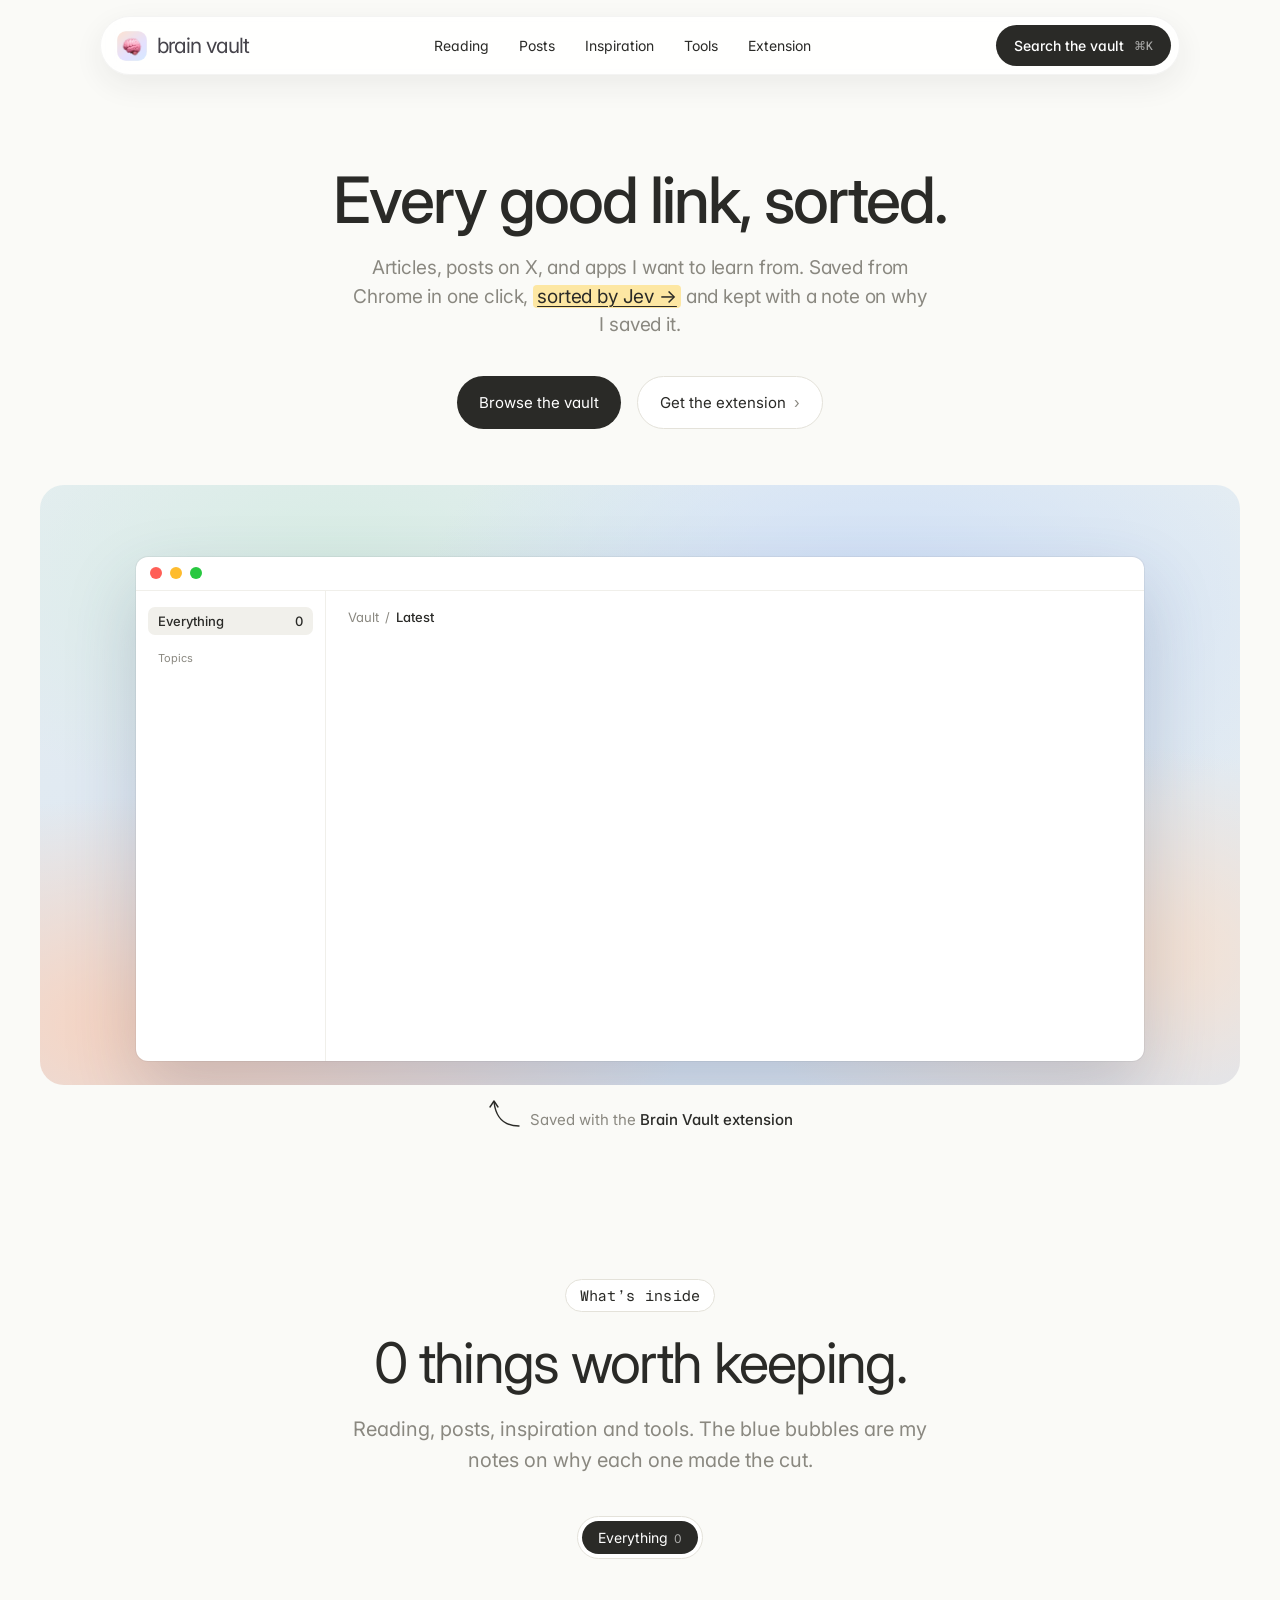
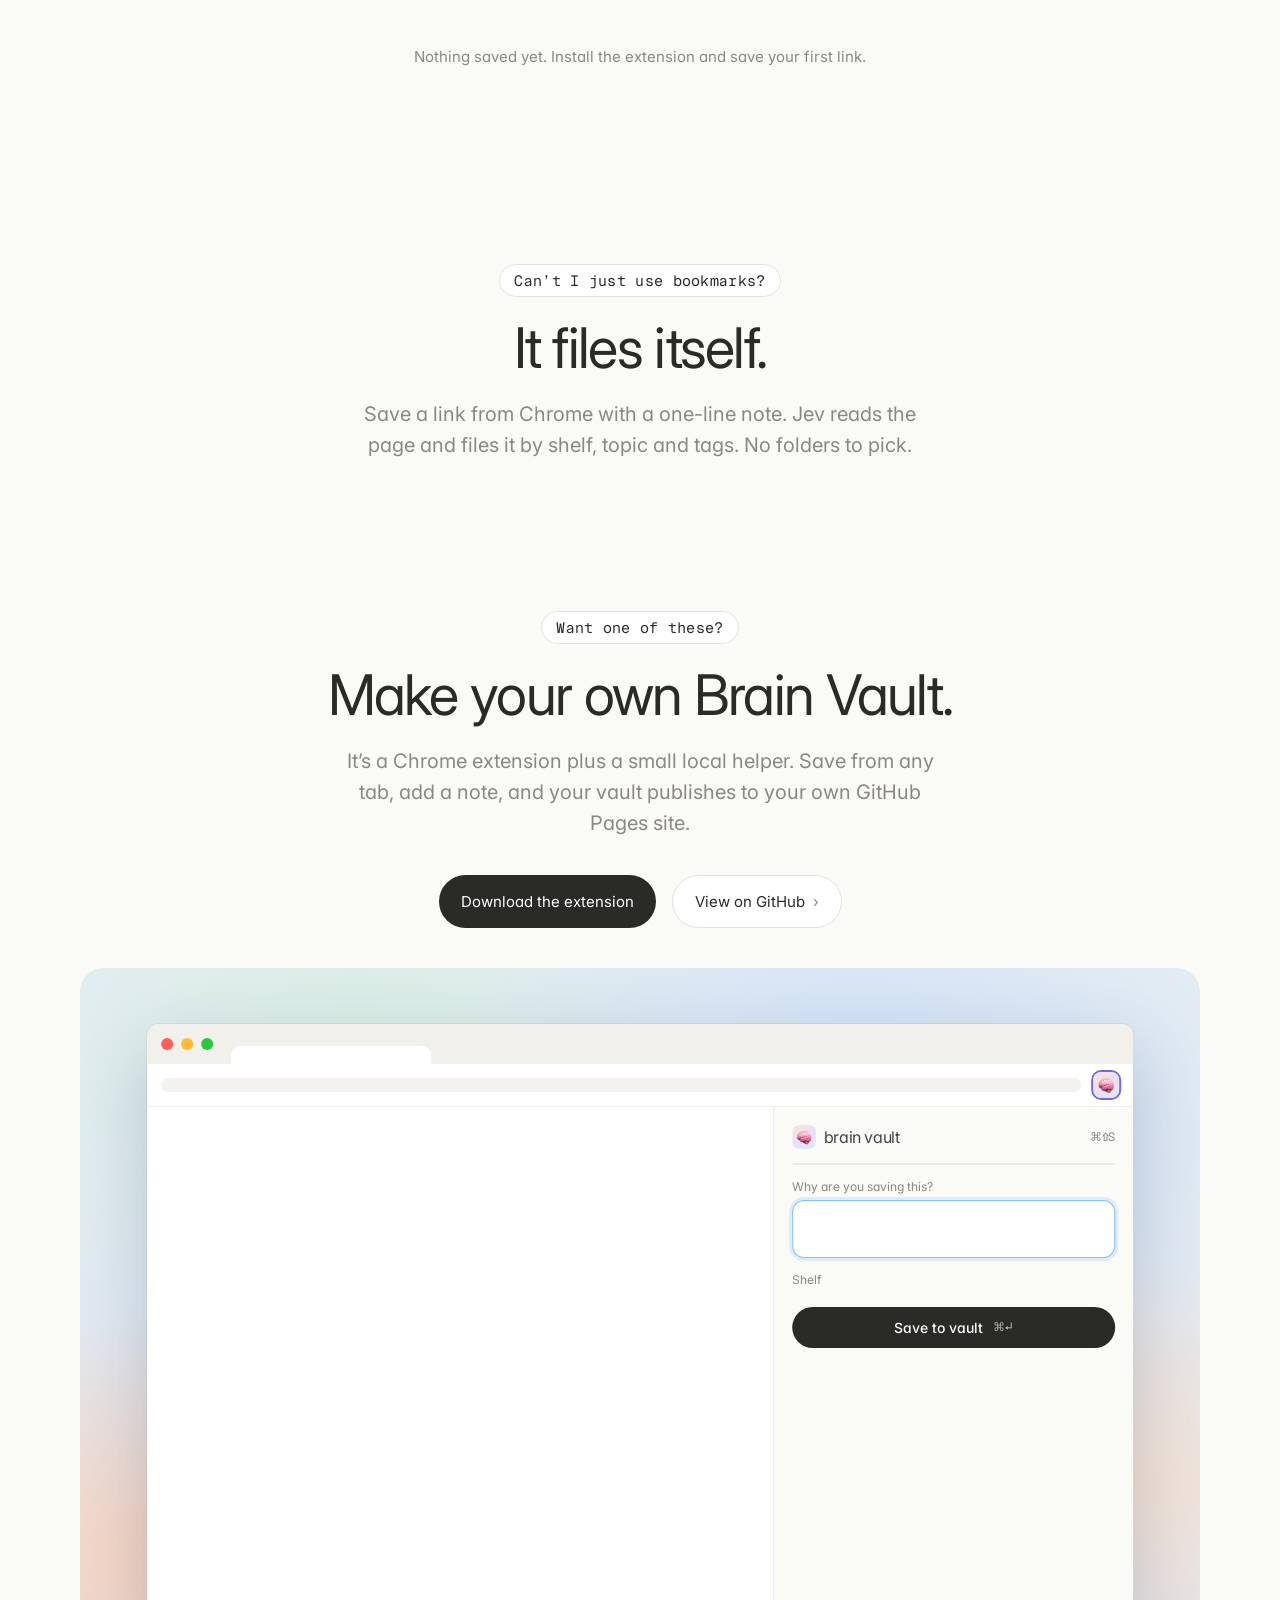
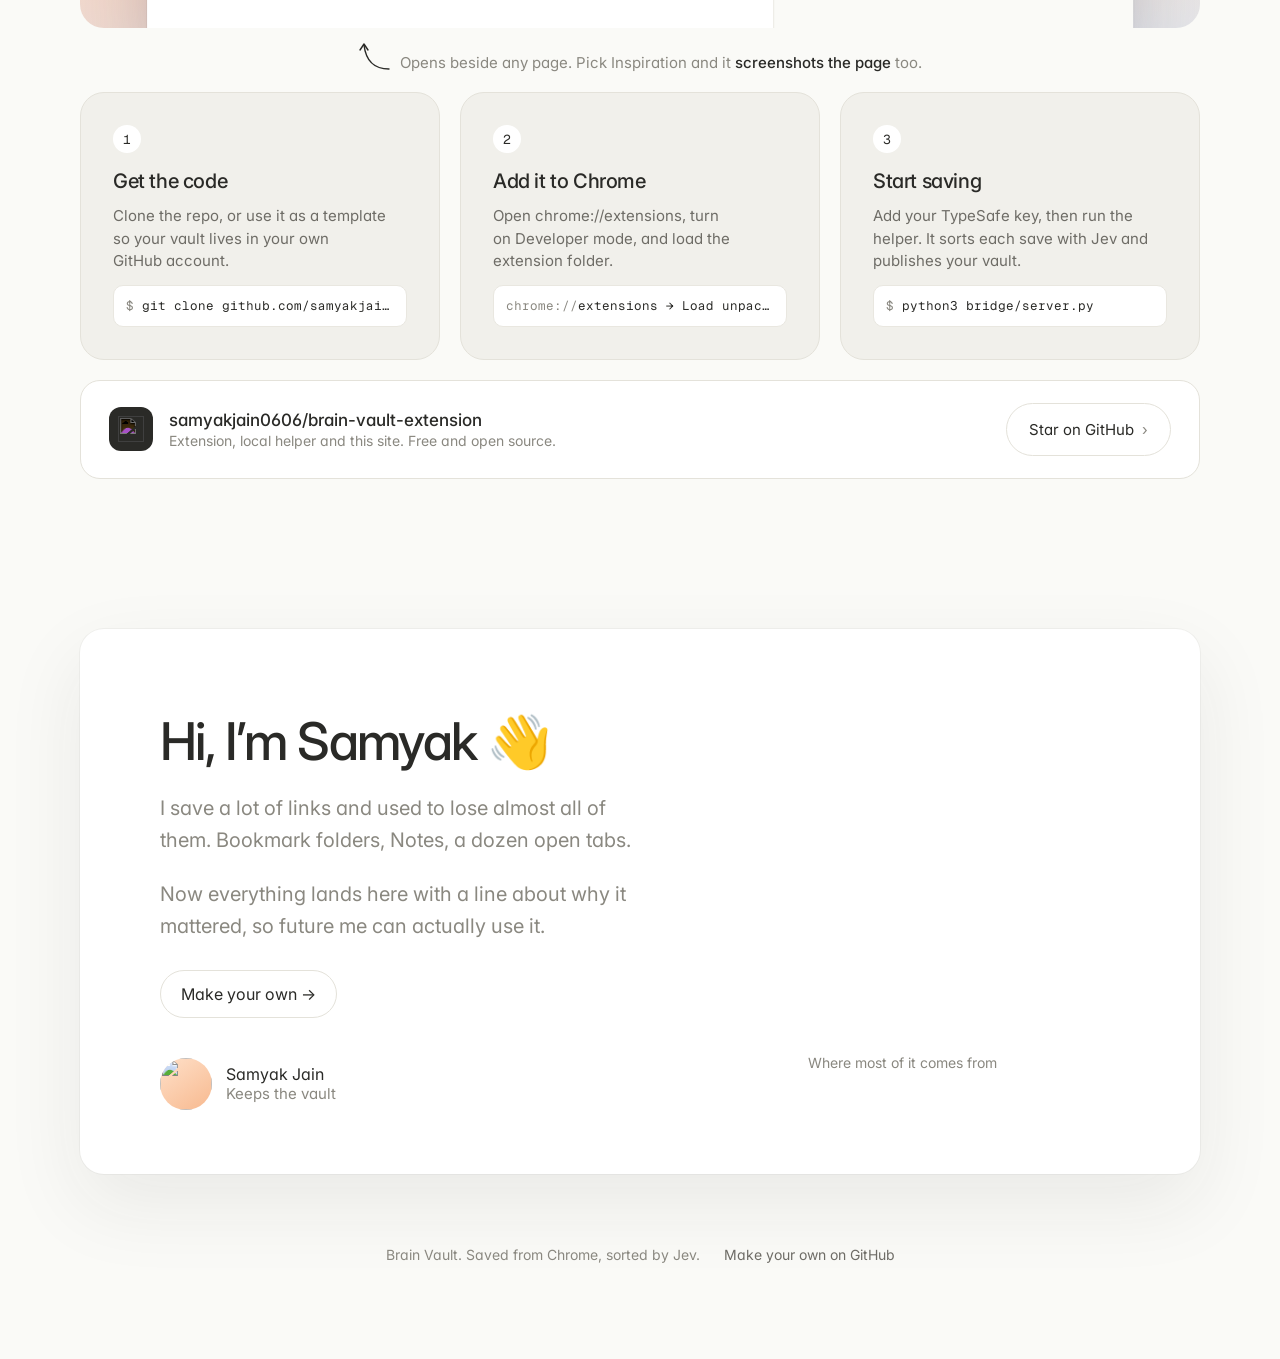
==== site/index.html @ 135755e6 "Brain Vault 2.0 Chrome extension, local helper and site for saving links with a note. Jev (TypeSafe " ====
<!DOCTYPE html>
<html lang="en">
<head>
<meta charset="UTF-8">
<meta name="viewport" content="width=device-width, initial-scale=1">
<title>Brain Vault</title>
<meta name="description" content="Every good link, sorted. Articles, posts and app inspiration, each with a note on why it was saved.">
<link rel="icon" href="favicon.png">
<link rel="preconnect" href="https://fonts.googleapis.com">
<link rel="preconnect" href="https://fonts.gstatic.com" crossorigin>
<link rel="stylesheet" href="https://fonts.googleapis.com/css2?family=Inter:opsz,wght@14..32,400..600&family=Geist+Mono:wght@400;500&display=swap">
<script>
  // Edit these to make the site yours.
  window.BRAIN_VAULT = {
    owner: "Samyak",
    fullName: "Samyak Jain",
    github: "samyakjain0606",
    extensionRepo: "samyakjain0606/brain-vault-extension",
    about: [
      "I save a lot of links and used to lose almost all of them. Bookmark folders, Notes, a dozen open tabs.",
      "Now everything lands here with a line about why it mattered, so future me can actually use it."
    ]
  };
</script>
<style>
  :root {
    --bg: #FAFAF7; --ink: #2A2A27; --muted: #8A8880; --soft: #6E6C66; --line: #E4E2DA;
    --line-soft: #ECEAE4; --panel: #F1F0EB; --card: #fff; --blue: #0A84FF; --violet: #7466E8; --hl: #FDE7A3;
    --sans: "Inter", -apple-system, BlinkMacSystemFont, "Segoe UI", sans-serif;
    --mono: "Geist Mono", ui-monospace, SFMono-Regular, Menlo, monospace;
    --sky: radial-gradient(60% 55% at 12% 90%, rgba(255,206,178,.85), transparent 70%),
           radial-gradient(45% 50% at 88% 78%, rgba(255,222,196,.8), transparent 70%),
           radial-gradient(55% 60% at 70% 20%, rgba(205,222,247,.95), transparent 70%),
           radial-gradient(50% 60% at 25% 15%, rgba(214,236,226,.95), transparent 70%),
           linear-gradient(180deg, #E6EEF2, #DCE6F2);
  }
  * { box-sizing: border-box; margin: 0; padding: 0; }
  [hidden] { display: none !important; }
  html { scroll-behavior: smooth; scroll-padding-top: 96px; }
  body { font-family: var(--sans); font-feature-settings: "cv11", "ss01"; background: var(--bg); color: var(--ink);
         -webkit-font-smoothing: antialiased; padding: 16px 20px 96px; overflow-x: hidden; }
  a { color: var(--ink); text-decoration: none; }
  a:hover { opacity: .8; }
  button { font: inherit; color: inherit; background: none; border: 0; cursor: pointer; }
  :focus-visible { outline: 2px solid var(--blue); outline-offset: 2px; border-radius: 6px; }
  img { max-width: 100%; }
  .mono { font-family: var(--mono); }

  /* Nav */
  .nav { position: sticky; top: 16px; z-index: 20; max-width: 1080px; margin: 0 auto; display: flex; align-items: center;
         justify-content: space-between; gap: 16px; padding: 8px 8px 8px 16px; background: rgba(255,255,255,.86);
         backdrop-filter: blur(14px); -webkit-backdrop-filter: blur(14px); border: 1px solid rgba(42,42,39,.05);
         border-radius: 999px; box-shadow: 0 10px 30px rgba(42,42,39,.07); }
  .logo { display: flex; align-items: center; gap: 10px; }
  .logo img { width: 30px; height: 30px; border-radius: 9px; }
  .wordmark { font-size: 21px; letter-spacing: -0.8px; color: #45434A; }
  .links { display: flex; gap: 30px; font-size: 14px; }
  .cta { background: var(--ink); color: #fff; border-radius: 999px; padding: 12px 18px; font-size: 14px; font-weight: 500;
         display: flex; align-items: center; gap: 10px; }
  .cta:hover { opacity: .92; }
  .k { font-family: var(--mono); font-size: 12px; opacity: .6; }

  /* Hero */
  .hero { text-align: center; padding-top: 92px; }
  h1 { font-size: 64px; font-weight: 500; letter-spacing: -2px; line-height: 1.02; max-width: 20ch; margin: 0 auto; text-wrap: balance; }
  .sub { font-size: 19px; line-height: 1.5; letter-spacing: -0.15px; color: var(--muted); max-width: 580px; margin: 22px auto 0; text-wrap: pretty; }
  .hl { background: var(--hl); color: var(--ink); border-radius: 4px; padding: 0 4px; text-decoration: underline;
        text-underline-offset: 3px; text-decoration-thickness: 1px; }
  .btns { display: flex; gap: 16px; justify-content: center; margin-top: 36px; flex-wrap: wrap; }
  .btn { border-radius: 999px; padding: 16px 22px; font-size: 15px; display: inline-flex; align-items: center; gap: 8px; }
  .btn.dark { background: var(--ink); color: #fff; }
  .btn.light { background: #fff; border: 1px solid var(--line); }
  .chev { color: var(--muted); }

  .sky { position: relative; max-width: 1200px; margin: 56px auto 0; border-radius: 24px; overflow: hidden; height: 600px; background: var(--sky); }
  .win { position: absolute; left: 50%; transform: translateX(-50%); top: 72px; width: 84%; background: #fff; border-radius: 12px;
         box-shadow: 0 30px 70px rgba(52,70,110,.22), 0 0 0 1px rgba(42,42,39,.06); overflow: hidden; }
  .bar { height: 34px; display: flex; align-items: center; gap: 8px; padding: 0 14px; border-bottom: 1px solid #F0EFEA; }
  .tl { width: 12px; height: 12px; border-radius: 50%; flex: none; }
  .tl.r { background: #FF5F57; } .tl.y { background: #FEBC2E; } .tl.g { background: #28C840; }
  .app { display: grid; grid-template-columns: 190px minmax(0,1fr); min-height: 470px; }
  .aside { border-right: 1px solid #F0EFEA; padding: 16px 12px; display: flex; flex-direction: column; gap: 2px; font-size: 13px; }
  .ai { display: flex; justify-content: space-between; padding: 6px 10px; border-radius: 7px; color: var(--soft); }
  .ai.on { background: var(--panel); color: var(--ink); font-weight: 500; }
  .ah { font-size: 11px; color: var(--muted); padding: 14px 10px 4px; }
  .amain { padding: 18px 22px; }
  .acrumb { font-size: 13px; color: var(--muted); margin-bottom: 14px; display: flex; gap: 6px; }
  .acrumb b { color: var(--ink); font-weight: 500; }
  .agrid { display: grid; grid-template-columns: repeat(3, minmax(0,1fr)); gap: 14px; }
  .acard { position: relative; display: flex; flex-direction: column; gap: 6px; min-width: 0; }
  .aname { font-size: 12px; font-weight: 500; white-space: nowrap; overflow: hidden; text-overflow: ellipsis; }
  .asrc { font-size: 11px; color: var(--muted); }
  .chip { position: absolute; top: 10px; left: 10px; background: var(--violet); color: #fff; font-size: 11px; font-weight: 500;
          padding: 3px 8px; border-radius: 6px; box-shadow: 0 4px 12px rgba(116,102,232,.35); z-index: 1; }
  .made { display: flex; align-items: flex-end; justify-content: center; gap: 8px; margin-top: 14px; color: var(--muted); font-size: 15px; }
  .made b { color: var(--ink); font-weight: 500; }

  /* Media frames (images with graceful fallback) */
  .frame { aspect-ratio: 1.6 / 1; border-radius: 8px; overflow: hidden; background: var(--panel); border: 1px solid #EEEDE8; position: relative; }
  .frame img { width: 100%; height: 100%; object-fit: cover; object-position: top center; display: block; }
  .frame .ph { position: absolute; inset: 0; display: flex; align-items: center; justify-content: center; gap: 8px; font-size: 13px;
               color: var(--soft); background: linear-gradient(135deg, #EEF0FF, #FFF0E6); }
  .frame .ph img { width: 20px; height: 20px; border-radius: 5px; }

  /* Sections */
  .sec { max-width: 1120px; margin: 0 auto; padding-top: 150px; text-align: center; }
  .pill { display: inline-flex; align-items: center; gap: 8px; background: #fff; border: 1px solid var(--line); border-radius: 999px;
          padding: 6px 14px; font-size: 15px; letter-spacing: .3px; font-family: var(--mono); }
  h2 { font-size: 56px; font-weight: 400; letter-spacing: -1.7px; line-height: 1.04; margin-top: 22px; text-wrap: balance; }
  .lede { font-size: 20px; line-height: 1.55; color: var(--muted); max-width: 600px; margin: 22px auto 0; text-wrap: pretty; }

  .seg { display: inline-flex; gap: 4px; background: #fff; border: 1px solid var(--line); border-radius: 999px; padding: 4px;
         margin-top: 40px; flex-wrap: wrap; justify-content: center; }
  .sg { padding: 8px 16px; border-radius: 999px; font-size: 14px; display: flex; gap: 6px; align-items: baseline; color: var(--soft); }
  .sg:hover { color: var(--ink); }
  .sg.on { background: var(--ink); color: #fff; }
  .sgc { font-size: 12px; opacity: .6; }

  .stack { display: flex; flex-direction: column; gap: 20px; margin-top: 40px; text-align: left; }
  .two { display: grid; grid-template-columns: minmax(0,1fr) minmax(0,1fr); gap: 20px; }
  .two.solo { grid-template-columns: minmax(0,1fr); }
  .panel { background: var(--panel); border: 1px solid var(--line); border-radius: 24px; padding: 32px; display: flex; flex-direction: column; min-width: 0; }
  .ph-row { display: flex; align-items: center; justify-content: space-between; gap: 12px; margin-bottom: 16px; }
  .ptag { display: inline-flex; background: #fff; border-radius: 999px; padding: 6px 16px; font-size: 15px; letter-spacing: .3px; font-family: var(--mono); }
  .pmore { font-size: 14px; color: var(--soft); }
  .pdesc { font-size: 16px; color: var(--soft); line-height: 1.45; margin-bottom: 20px; max-width: 60ch; }

  .list { background: #fff; border-radius: 16px; border: 1px solid #EEEDE8; }
  .row { display: grid; grid-template-columns: 22px minmax(0,1fr) minmax(0,280px); gap: 16px; align-items: start; padding: 18px 22px; }
  .row + .row { border-top: 1px solid #F0EFEA; }
  .fav { width: 22px; height: 22px; border-radius: 6px; background: var(--panel); margin-top: 1px; flex: none; }
  .rt { font-size: 17px; font-weight: 500; letter-spacing: -0.2px; line-height: 1.3; }
  .rs { font-size: 13px; color: var(--muted); margin-top: 2px; display: flex; flex-wrap: wrap; gap: 4px 10px; }
  .rd { font-size: 15px; color: var(--soft); line-height: 1.45; margin-top: 6px; text-wrap: pretty; }
  .tags { display: flex; flex-wrap: wrap; gap: 6px; margin-top: 10px; }
  .tag { font-size: 12px; background: var(--panel); border-radius: 999px; padding: 2px 9px; color: var(--soft); }
  .rnote { display: flex; justify-content: flex-end; }
  .bubble { background: var(--blue); color: #fff; font-size: 15px; line-height: 1.35; padding: 8px 14px;
            border-radius: 18px 18px 4px 18px; max-width: 280px; text-wrap: pretty; }
  .bubble.sm { font-size: 13px; padding: 5px 11px; border-radius: 14px 14px 4px 14px; }

  .collage { position: relative; border-radius: 16px; overflow: hidden; min-height: 320px; flex: 1; background: var(--sky); }
  .tw { position: absolute; background: #fff; border-radius: 14px; box-shadow: 0 18px 40px rgba(52,70,110,.18), 0 0 0 1px rgba(42,42,39,.05);
        padding: 16px; width: 270px; display: block; }
  .tw.p0 { left: 50%; top: 40px; transform: translateX(-50%) rotate(-1deg); z-index: 2; }
  .tw.p1 { left: 3%; top: 64px; transform: rotate(-6deg); width: 210px; }
  .tw.p2 { right: 3%; top: 74px; transform: rotate(5deg); width: 210px; }
  .twh { display: flex; align-items: center; gap: 8px; margin-bottom: 10px; }
  .av { width: 30px; height: 30px; border-radius: 50%; background: linear-gradient(145deg,#FFD9C2,#F4B8A0); font-size: 11px;
        font-weight: 600; display: flex; align-items: center; justify-content: center; color: #7A3E28; flex: none; }
  .twn { font-size: 13px; font-weight: 600; line-height: 1.2; }
  .twu { font-size: 12px; color: var(--muted); }
  .twx { margin-left: auto; font-weight: 600; }
  .twt { font-size: 14px; line-height: 1.42; text-wrap: pretty; display: -webkit-box; -webkit-line-clamp: 7; -webkit-box-orient: vertical; overflow: hidden; }
  .twd { font-size: 11px; color: var(--muted); margin-top: 10px; }

  .igrid { display: grid; grid-template-columns: repeat(2, minmax(0,1fr)); gap: 14px; }
  .igrid.wide { grid-template-columns: repeat(3, minmax(0,1fr)); }
  .icard { display: flex; flex-direction: column; gap: 8px; min-width: 0; }
  .icard .frame { border-radius: 12px; border-color: #E9E7E0; background: #fff; }
  .iname { font-size: 14px; font-weight: 500; white-space: nowrap; overflow: hidden; text-overflow: ellipsis; }
  .icard .bubble { align-self: flex-start; }

  .icons { display: grid; grid-template-columns: repeat(6, minmax(0,1fr)); gap: 28px 16px; padding: 12px 8px 4px; }
  .ic { display: flex; flex-direction: column; align-items: center; gap: 10px; text-align: center; min-width: 0; }
  .icb { width: 64px; height: 64px; border-radius: 16px; background: #fff; box-shadow: 0 8px 20px rgba(42,42,39,.08), 0 0 0 1px rgba(42,42,39,.05);
         display: flex; align-items: center; justify-content: center; }
  .icb img { width: 34px; height: 34px; border-radius: 6px; }
  .icn { font-size: 13px; color: var(--soft); line-height: 1.25; max-width: 100%; overflow: hidden; text-overflow: ellipsis; white-space: nowrap; }

  .toolbar { display: flex; gap: 12px; align-items: center; justify-content: space-between; flex-wrap: wrap; margin-bottom: 20px; }
  .topics { display: flex; gap: 6px; flex-wrap: wrap; }
  .tp { font-size: 13px; padding: 6px 12px; border-radius: 999px; border: 1px solid var(--line-soft); background: #fff; color: var(--soft); }
  .tp.on { background: var(--ink); border-color: var(--ink); color: #fff; }
  .filter { font: inherit; font-size: 14px; padding: 9px 14px; border-radius: 999px; border: 1px solid var(--line); background: #fff; min-width: 220px; outline: none; }
  .filter:focus { border-color: rgba(10,132,255,.5); box-shadow: 0 0 0 3px rgba(10,132,255,.14); }
  .masonry { columns: 3 280px; column-gap: 16px; }
  .masonry .tw { position: static; transform: none; width: auto; margin-bottom: 16px; break-inside: avoid; }
  .empty { padding: 48px 16px; text-align: center; color: var(--muted); font-size: 15px; }

  /* Filing tree */
  .tree { padding: 40px 32px 28px; text-align: center; align-items: center; margin-top: 40px; }
  .ask { display: inline-flex; align-items: center; gap: 14px; background: #fff; border: 1px solid #E9E7E0; border-radius: 16px;
         padding: 14px 20px; text-align: left; box-shadow: 0 6px 18px rgba(42,42,39,.05); max-width: 640px; }
  .ask img { width: 34px; height: 34px; border-radius: 9px; flex: none; }
  .askl { font-size: 12px; color: var(--muted); letter-spacing: .3px; font-family: var(--mono); }
  .askt { font-size: 17px; line-height: 1.35; margin-top: 2px; }
  .branches { position: relative; width: 100%; max-width: 960px; height: 36px; }
  .branches span { position: absolute; background: #D6D3C9; }
  .branches .stem { left: 50%; top: 0; width: 1px; height: 14px; }
  .branches .across { left: 12.5%; right: 12.5%; top: 14px; height: 22px; background: none; border: 1px solid #D6D3C9; border-bottom: 0; border-radius: 12px 12px 0 0; }
  .branches .mid { top: 14px; width: 1px; height: 22px; }
  .results { display: grid; grid-template-columns: repeat(4, minmax(0,1fr)); gap: 14px; width: 100%; max-width: 960px; }
  .res { display: flex; flex-direction: column; gap: 10px; align-items: center; }
  .resc { width: 100%; background: #fff; border: 1px solid #E9E7E0; border-radius: 12px; padding: 22px 14px; font-size: 18px; font-weight: 500;
          letter-spacing: -0.3px; min-height: 92px; display: flex; align-items: center; justify-content: center; gap: 8px; flex-wrap: wrap; }
  .resl { font-size: 13px; color: var(--muted); letter-spacing: .3px; font-family: var(--mono); }
  .caption { font-size: 15px; color: var(--muted); margin-top: 28px; }

  /* Extension */
  .sky.ext { height: 660px; margin-top: 40px; }
  .browser { position: absolute; left: 50%; transform: translateX(-50%); top: 56px; width: 88%; background: #fff; border-radius: 12px;
             box-shadow: 0 30px 70px rgba(52,70,110,.24), 0 0 0 1px rgba(42,42,39,.06); overflow: hidden; text-align: left; }
  .btabs { height: 40px; background: #F1F0EB; display: flex; align-items: center; gap: 8px; padding: 0 14px; }
  .btab { align-self: flex-end; background: #fff; border-radius: 9px 9px 0 0; padding: 9px 14px; font-size: 12px; display: flex; gap: 8px;
          align-items: center; width: 200px; margin-left: 10px; white-space: nowrap; overflow: hidden; }
  .btab img { width: 14px; height: 14px; border-radius: 3px; }
  .baddr { display: flex; align-items: center; gap: 12px; padding: 8px 14px; border-bottom: 1px solid #F0EFEA; }
  .burl { flex: 1; background: #F3F2EE; border-radius: 999px; padding: 7px 14px; font-size: 12px; color: var(--soft); }
  .bext { width: 26px; height: 26px; border-radius: 8px; box-shadow: 0 0 0 2px var(--violet); }
  .bbody { display: grid; grid-template-columns: minmax(0,1fr) 360px; height: 540px; }
  .bpage { overflow: hidden; background: #fff; }
  .bpage img { width: 100%; display: block; }
  .sp { border-left: 1px solid #ECEAE4; background: #FAFAF7; padding: 18px; display: flex; flex-direction: column; gap: 14px; }
  .sph { display: flex; align-items: center; justify-content: space-between; font-size: 16px; letter-spacing: -0.4px; color: #45434A; }
  .sph span:first-child { display: flex; align-items: center; gap: 8px; }
  .sph img { width: 24px; height: 24px; border-radius: 7px; }
  .spcard { background: #fff; border: 1px solid #ECEAE4; border-radius: 12px; overflow: hidden; }
  .spcard .frame { border: 0; border-radius: 0; aspect-ratio: 1.91/1; border-bottom: 1px solid #ECEAE4; }
  .sprow { display: flex; gap: 10px; align-items: center; padding: 10px 12px; font-size: 13px; font-weight: 500; }
  .sprow small { display: block; font-weight: 400; font-size: 12px; color: var(--muted); }
  .splabel { font-size: 12px; color: var(--muted); margin-bottom: 6px; }
  .spnote { background: #fff; border: 1px solid rgba(10,132,255,.5); border-radius: 12px; padding: 10px 12px; font-size: 14px; line-height: 1.4;
            min-height: 58px; box-shadow: 0 0 0 3px rgba(10,132,255,.12); }
  .spchips { display: flex; gap: 6px; flex-wrap: wrap; }
  .spc { font-size: 12px; padding: 4px 10px; border-radius: 999px; background: #fff; border: 1px solid #ECEAE4; color: var(--soft); }
  .spc.on { background: var(--ink); border-color: var(--ink); color: #fff; }
  .spsave { background: var(--ink); color: #fff; border-radius: 999px; padding: 12px; font-size: 14px; font-weight: 500; display: flex; justify-content: center; gap: 10px; }
  .steps { display: grid; grid-template-columns: repeat(3, minmax(0,1fr)); gap: 20px; margin-top: 20px; text-align: left; }
  .step { gap: 12px; }
  .sn { width: 28px; height: 28px; border-radius: 50%; background: #fff; display: flex; align-items: center; justify-content: center; font-size: 13px; font-family: var(--mono); }
  .st { font-size: 20px; font-weight: 500; letter-spacing: -0.4px; margin-top: 4px; }
  .sd { font-size: 15px; color: var(--soft); line-height: 1.5; text-wrap: pretty; }
  .code { background: #fff; border: 1px solid #E9E7E0; border-radius: 10px; padding: 10px 12px; font-size: 12.5px; line-height: 1.6;
          overflow: hidden; white-space: nowrap; text-overflow: ellipsis; font-family: var(--mono); }
  .code .dim { color: var(--muted); }
  .repo { display: flex; align-items: center; justify-content: space-between; gap: 24px; flex-wrap: wrap; margin-top: 20px; background: #fff;
          border: 1px solid var(--line); border-radius: 20px; padding: 22px 28px; text-align: left; }
  .repol { display: flex; align-items: center; gap: 16px; }
  .gh { width: 44px; height: 44px; border-radius: 12px; background: var(--ink); display: flex; align-items: center; justify-content: center; }
  .gh img { width: 26px; height: 26px; filter: invert(1); }
  .repon { font-size: 17px; font-weight: 500; }
  .repod { font-size: 14px; color: var(--muted); margin-top: 2px; }

  /* About */
  .note { max-width: 1120px; margin: 150px auto 0; background: #fff; border-radius: 24px; box-shadow: 0 30px 80px rgba(42,42,39,.08), 0 0 0 1px rgba(42,42,39,.04);
          padding: 64px 80px; display: grid; grid-template-columns: minmax(0,1.1fr) minmax(0,1fr); gap: 48px; align-items: center; }
  .nh { font-size: 52px; font-weight: 500; letter-spacing: -1.6px; line-height: 1.05; }
  .np { font-size: 20px; line-height: 1.6; color: var(--muted); margin-top: 22px; text-wrap: pretty; }
  .nbtn { display: inline-flex; margin-top: 28px; border: 1px solid var(--line); border-radius: 999px; padding: 13px 20px; font-size: 16px; }
  .who { display: flex; align-items: center; gap: 14px; margin-top: 40px; }
  .wav { width: 52px; height: 52px; border-radius: 50%; background: linear-gradient(145deg,#FFE0C9,#F7B98F); overflow: hidden; }
  .wav img { width: 100%; height: 100%; }
  .wr { font-size: 15px; color: var(--muted); }
  .tiles { position: relative; height: 340px; }
  .ct { position: absolute; width: 132px; height: 132px; border-radius: 30px; background: #fff; box-shadow: 0 18px 40px rgba(42,42,39,.14), 0 0 0 1px rgba(42,42,39,.05);
        display: flex; align-items: center; justify-content: center; }
  .ct img { width: 64px; height: 64px; border-radius: 12px; }
  .ct:nth-child(1) { left: 6%; top: 30px; transform: rotate(-8deg); }
  .ct:nth-child(2) { left: 44%; top: 0; transform: rotate(6deg); }
  .ct:nth-child(3) { left: 22%; top: 170px; transform: rotate(4deg); z-index: 2; }
  .ct:nth-child(4) { left: 58%; top: 150px; transform: rotate(-5deg); }
  .tcap { position: absolute; bottom: 0; left: 0; right: 0; text-align: center; font-size: 14px; color: var(--muted); }
  .foot { text-align: center; color: var(--muted); font-size: 14px; margin-top: 72px; display: flex; justify-content: center; gap: 24px; flex-wrap: wrap; }
  .foot a { color: var(--soft); }

  /* Search */
  .search { position: fixed; inset: 0; z-index: 50; background: rgba(42,42,39,.28); backdrop-filter: blur(3px); display: flex;
            align-items: flex-start; justify-content: center; padding: 12vh 16px 16px; }
  .sbox { width: 100%; max-width: 620px; background: #fff; border-radius: 18px; box-shadow: 0 30px 80px rgba(0,0,0,.25); overflow: hidden; }
  .sin { width: 100%; border: 0; outline: none; font: inherit; font-size: 19px; padding: 20px 22px; border-bottom: 1px solid var(--line-soft); }
  .sres { max-height: 56vh; overflow-y: auto; padding: 8px; }
  .sr { display: grid; grid-template-columns: 20px minmax(0,1fr) auto; gap: 12px; align-items: center; padding: 10px 12px; border-radius: 10px; }
  .sr.on { background: var(--panel); }
  .sr .fav { width: 20px; height: 20px; }
  .srt { font-size: 15px; white-space: nowrap; overflow: hidden; text-overflow: ellipsis; }
  .srn { font-size: 13px; color: var(--blue); white-space: nowrap; overflow: hidden; text-overflow: ellipsis; }
  .srs { font-size: 12px; color: var(--muted); }
  .shint { display: flex; justify-content: space-between; padding: 10px 18px; border-top: 1px solid var(--line-soft); font-size: 12px; color: var(--muted); }

  @media (max-width: 900px) {
    .links { display: none; }
    h1 { font-size: 46px; letter-spacing: -1.4px; }
    h2 { font-size: 40px; letter-spacing: -1.1px; }
    .two, .note, .steps { grid-template-columns: minmax(0,1fr); }
    .note { padding: 40px 28px; }
    .panel { padding: 22px; }
    .icons { grid-template-columns: repeat(3, minmax(0,1fr)); }
    .igrid.wide { grid-template-columns: repeat(2, minmax(0,1fr)); }
    .results { grid-template-columns: repeat(2, minmax(0,1fr)); }
    .branches { display: none; }
    .row { grid-template-columns: 22px minmax(0,1fr); padding: 16px; }
    .rnote { grid-column: 2; justify-content: flex-start; }
    .app { grid-template-columns: minmax(0,1fr); }
    .aside { display: none; }
    .agrid { grid-template-columns: repeat(2, minmax(0,1fr)); }
    .win, .browser { width: 92%; }
    .sky { height: 520px; }
    .sky.ext { height: 640px; }
    .bbody { grid-template-columns: minmax(0,1fr); }
    .bpage { display: none; }
    .sp { border-left: 0; }
    .btab { width: auto; }
    .tiles { height: 300px; }
    .filter { min-width: 0; width: 100%; }
  }
  @media (prefers-reduced-motion: reduce) { html { scroll-behavior: auto; } }
</style>
</head>
<body>
  <nav class="nav">
    <a class="logo" href="#"><img src="favicon.png" alt=""><span class="wordmark">brain vault</span></a>
    <div class="links">
      <a href="#library" data-shelf-link="reading">Reading</a>
      <a href="#library" data-shelf-link="post">Posts</a>
      <a href="#library" data-shelf-link="inspiration">Inspiration</a>
      <a href="#library" data-shelf-link="tool">Tools</a>
      <a href="#extension">Extension</a>
    </div>
    <button class="cta" id="open-search">Search the vault<span class="k">⌘K</span></button>
  </nav>

  <header class="hero">
    <h1>Every good link, sorted.</h1>
    <p class="sub">Articles, posts on X, and apps I want to learn from. Saved from Chrome in one click, <a class="hl" href="#how">sorted by Jev →</a> and kept with a note on why I saved it.</p>
    <div class="btns">
      <a class="btn dark" href="#library">Browse the vault</a>
      <a class="btn light" href="#extension">Get the extension <span class="chev">›</span></a>
    </div>
  </header>

  <div class="sky">
    <div class="win">
      <div class="bar"><span class="tl r"></span><span class="tl y"></span><span class="tl g"></span></div>
      <div class="app">
        <div class="aside" id="hero-aside"></div>
        <div class="amain">
          <div class="acrumb"><span>Vault</span><span>/</span><b>Latest</b></div>
          <div class="agrid" id="hero-grid"></div>
        </div>
      </div>
    </div>
  </div>
  <div class="made">
    <svg width="34" height="30" viewBox="0 0 34 30" fill="none" aria-hidden="true"><path d="M31 27 C 18 27, 8 20, 6 3" stroke="#2A2A27" stroke-width="1.4" stroke-linecap="round"/><path d="M2 8 L6 2 L10 8" stroke="#2A2A27" stroke-width="1.4" stroke-linecap="round" stroke-linejoin="round"/></svg>
    <span>Saved with the <a href="#extension"><b>Brain Vault extension</b></a></span>
  </div>

  <section class="sec" id="library">
    <span class="pill">What’s inside</span>
    <h2 id="count-title">Things worth keeping.</h2>
    <p class="lede">Reading, posts, inspiration and tools. The blue bubbles are my notes on why each one made the cut.</p>
    <div class="seg" id="seg" role="tablist"></div>
    <div class="stack" id="shelf-view"></div>
  </section>

  <section class="sec" id="how">
    <span class="pill">Can’t I just use bookmarks?</span>
    <h2>It files itself.</h2>
    <p class="lede">Save a link from Chrome with a one-line note. Jev reads the page and files it by shelf, topic and tags. No folders to pick.</p>
    <div class="panel tree" id="tree"></div>
  </section>

  <section class="sec" id="extension">
    <span class="pill">Want one of these?</span>
    <h2>Make your own Brain Vault.</h2>
    <p class="lede">It’s a Chrome extension plus a small local helper. Save from any tab, add a note, and your vault publishes to your own GitHub Pages site.</p>
    <div class="btns">
      <a class="btn dark" data-repo-link="/releases/latest">Download the extension</a>
      <a class="btn light" data-repo-link="">View on GitHub <span class="chev">›</span></a>
    </div>
    <div class="sky ext">
      <div class="browser">
        <div class="btabs"><span class="tl r"></span><span class="tl y"></span><span class="tl g"></span><span class="btab" id="ext-tab"></span></div>
        <div class="baddr"><span class="burl" id="ext-url"></span><img class="bext" src="favicon.png" alt=""></div>
        <div class="bbody">
          <div class="bpage" id="ext-page"></div>
          <div class="sp">
            <div class="sph"><span><img src="favicon.png" alt="">brain vault</span><span class="k">⌘⇧S</span></div>
            <div class="spcard" id="ext-card"></div>
            <div><div class="splabel">Why are you saving this?</div><div class="spnote" id="ext-note"></div></div>
            <div><div class="splabel">Shelf</div>
              <div class="spchips" id="ext-chips"></div></div>
            <div class="spsave">Save to vault<span class="k">⌘↵</span></div>
          </div>
        </div>
      </div>
    </div>
    <div class="made">
      <svg width="34" height="30" viewBox="0 0 34 30" fill="none" aria-hidden="true"><path d="M31 27 C 18 27, 8 20, 6 3" stroke="#2A2A27" stroke-width="1.4" stroke-linecap="round"/><path d="M2 8 L6 2 L10 8" stroke="#2A2A27" stroke-width="1.4" stroke-linecap="round" stroke-linejoin="round"/></svg>
      <span>Opens beside any page. Pick Inspiration and it <b>screenshots the page</b> too.</span>
    </div>
    <div class="steps">
      <div class="panel step"><span class="sn">1</span><h3 class="st">Get the code</h3>
        <p class="sd">Clone the repo, or use it as a template so your vault lives in your own GitHub account.</p>
        <div class="code"><span class="dim">$</span> git clone <span data-repo-text></span></div></div>
      <div class="panel step"><span class="sn">2</span><h3 class="st">Add it to Chrome</h3>
        <p class="sd">Open chrome://extensions, turn on Developer mode, and load the extension folder.</p>
        <div class="code"><span class="dim">chrome://</span>extensions → Load unpacked</div></div>
      <div class="panel step"><span class="sn">3</span><h3 class="st">Start saving</h3>
        <p class="sd">Add your TypeSafe key, then run the helper. It sorts each save with Jev and publishes your vault.</p>
        <div class="code"><span class="dim">$</span> python3 bridge/server.py</div></div>
    </div>
    <div class="repo">
      <div class="repol">
        <span class="gh"><img src="https://www.google.com/s2/favicons?domain=github.com&sz=64" alt=""></span>
        <div><div class="repon" data-repo-name></div><div class="repod">Extension, local helper and this site. Free and open source.</div></div>
      </div>
      <a class="btn light" data-repo-link="">Star on GitHub <span class="chev">›</span></a>
    </div>
  </section>

  <section class="note">
    <div>
      <h2 class="nh" id="about-title">Hi 👋</h2>
      <div id="about-body"></div>
      <a class="nbtn" data-repo-link="">Make your own →</a>
      <div class="who"><span class="wav" id="about-avatar"></span><div><div id="about-name"></div><div class="wr">Keeps the vault</div></div></div>
    </div>
    <div class="tiles" id="tiles"></div>
  </section>

  <footer class="foot"><span>Brain Vault. Saved from Chrome, sorted by Jev.</span><a data-repo-link="">Make your own on GitHub</a></footer>

  <div class="search" id="search" hidden role="dialog" aria-modal="true" aria-label="Search the vault">
    <div class="sbox">
      <input class="sin" id="search-input" placeholder="Search titles, notes, tags" autocomplete="off">
      <div class="sres" id="search-results"></div>
      <div class="shint"><span>↑↓ to move, ↵ to open</span><span>esc to close</span></div>
    </div>
  </div>

<script>
(() => {
  const CFG = window.BRAIN_VAULT || {};
  const SHELVES = [
    { key: "reading", name: "Reading", desc: "Essays, articles and long reads." },
    { key: "post", name: "Posts", desc: "Tweets and threads, kept as they looked so the context survives." },
    { key: "inspiration", name: "Inspiration", desc: "Apps and websites I want to learn from, and exactly what to steal." },
    { key: "tool", name: "Tools", desc: "Things I’ll actually use: libraries, icon sets, plugins." },
  ];
  const TOPICS = { ai: "AI and agents", engineering: "Software engineering", design: "Design", startups: "Startups and product",
                   craft: "Work and craft", writing: "Writing and content", money: "Money and markets", other: "Other" };
  const $ = (s, el = document) => el.querySelector(s);
  const h = (tag, attrs = {}, ...kids) => {
    const el = document.createElement(tag);
    for (const [k, v] of Object.entries(attrs)) {
      if (v == null || v === false) continue;
      if (k === "class") el.className = v;
      else if (k.startsWith("on")) el.addEventListener(k.slice(2), v);
      else el.setAttribute(k, v === true ? "" : v);
    }
    for (const kid of kids.flat()) if (kid != null && kid !== false) el.append(kid.nodeType ? kid : document.createTextNode(kid));
    return el;
  };
  const host = (u) => { try { return new URL(u).hostname.replace(/^www\./, ""); } catch { return ""; } };
  const fav = (u, sz = 64) => `https://www.google.com/s2/favicons?domain=${encodeURIComponent(host(u))}&sz=${sz}`;
  const fmtDate = (d) => { const x = new Date((d || "") + "T00:00:00"); return isNaN(x) ? "" : x.toLocaleDateString("en-GB", { day: "numeric", month: "short" }); };
  const shelfName = (k) => (SHELVES.find((s) => s.key === k) || {}).name || "";
  const imageOf = (i) => i.screenshot || i.image || "";

  let items = [];
  let shelf = "all";
  let topic = "all";
  let query = "";

  function frame(item, { chip } = {}) {
    const f = h("div", { class: "frame" });
    const placeholder = () => h("div", { class: "ph" }, h("img", { src: fav(item.url), alt: "" }), host(item.url));
    const src = imageOf(item);
    if (src) {
      const img = h("img", { src, alt: item.title || "", loading: "lazy" });
      img.addEventListener("error", () => { img.remove(); f.append(placeholder()); });
      f.append(img);
    } else f.append(placeholder());
    if (chip) f.append(h("span", { class: "chip" }, chip));
    return f;
  }

  // ---------- Hero window ----------
  function renderHero() {
    const aside = $("#hero-aside");
    aside.replaceChildren(h("div", { class: "ai on" }, h("span", {}, "Everything"), h("span", {}, items.length)));
    SHELVES.forEach((s) => {
      const n = items.filter((i) => i.shelf === s.key).length;
      if (n) aside.append(h("div", { class: "ai" }, h("span", {}, s.name), h("span", {}, n)));
    });
    aside.append(h("div", { class: "ah" }, "Topics"));
    topicCounts(items).slice(0, 5).forEach(([k, n]) => aside.append(h("div", { class: "ai" }, h("span", {}, TOPICS[k] || k), h("span", {}, n))));

    const withImages = items.filter(imageOf);
    const picks = [...withImages, ...items.filter((i) => !imageOf(i))].slice(0, 6);
    $("#hero-grid").replaceChildren(...picks.map((i, n) =>
      h("a", { class: "acard", href: i.url, target: "_blank", rel: "noopener" },
        frame(i, { chip: n === 0 ? `Sorted into ${shelfName(i.shelf)}` : null }),
        h("span", { class: "aname" }, i.title), h("span", { class: "asrc" }, host(i.url)))));
  }

  function topicCounts(list) {
    const c = {};
    list.forEach((i) => { c[i.topic || "other"] = (c[i.topic || "other"] || 0) + 1; });
    return Object.entries(c).sort((a, b) => b[1] - a[1]);
  }

  // ---------- Library ----------
  function renderSeg() {
    const seg = $("#seg");
    const opts = [{ key: "all", name: "Everything", n: items.length },
      ...SHELVES.map((s) => ({ ...s, n: items.filter((i) => i.shelf === s.key).length })).filter((s) => s.n)];
    seg.replaceChildren(...opts.map((o) => h("button", {
      class: o.key === shelf ? "sg on" : "sg", role: "tab", "aria-selected": String(o.key === shelf),
      onclick: () => setShelf(o.key),
    }, o.name, h("span", { class: "sgc" }, o.n))));
    $("#count-title").textContent = `${items.length} things worth keeping.`;
  }

  function setShelf(key) {
    shelf = key; topic = "all"; query = "";
    renderSeg(); renderShelf();
  }

  function readingRow(i) {
    return h("div", { class: "row" },
      h("img", { class: "fav", src: fav(i.url), alt: "", loading: "lazy" }),
      h("div", {},
        h("a", { class: "rt", href: i.url, target: "_blank", rel: "noopener" }, i.title || host(i.url)),
        h("div", { class: "rs" }, h("span", {}, [i.author, i.source || host(i.url)].filter(Boolean).join(" on ")),
          h("span", {}, `saved ${fmtDate(i.savedAt)}`), i.topic ? h("span", {}, TOPICS[i.topic]) : null),
        i.description ? h("div", { class: "rd" }, i.description) : null,
        i.tags && i.tags.length ? h("div", { class: "tags" }, i.tags.map((t) => h("span", { class: "tag" }, t))) : null),
      h("div", { class: "rnote" }, i.note ? h("span", { class: "bubble" }, i.note) : null));
  }

  function tweetCard(i, cls = "") {
    const initials = (i.author || i.handle || "?").split(/\s+/).map((w) => w[0]).join("").slice(0, 2).toUpperCase();
    return h("a", { class: `tw ${cls}`, href: i.url, target: "_blank", rel: "noopener" },
      h("div", { class: "twh" }, h("span", { class: "av" }, initials),
        h("div", {}, h("div", { class: "twn" }, i.author || "Post on X"), h("div", { class: "twu" }, i.handle ? `@${i.handle}` : host(i.url))),
        h("span", { class: "twx" }, "𝕏")),
      h("div", { class: "twt" }, i.text || i.title),
      i.note ? h("div", { class: "tags" }, h("span", { class: "bubble sm" }, i.note)) : null,
      h("div", { class: "twd" }, `Saved ${fmtDate(i.savedAt)}`));
  }

  function inspoCard(i) {
    return h("a", { class: "icard", href: i.url, target: "_blank", rel: "noopener" },
      frame(i, { chip: i.screenshot ? "Screenshot" : null }),
      h("span", { class: "iname" }, i.title || host(i.url)),
      i.note ? h("span", { class: "bubble sm" }, i.note) : null);
  }

  function toolIcon(i) {
    return h("a", { class: "ic", href: i.url, target: "_blank", rel: "noopener", title: i.description || i.title },
      h("span", { class: "icb" }, h("img", { src: fav(i.url, 128), alt: "", loading: "lazy" })),
      h("span", { class: "icn" }, shortName(i)),
      i.note ? h("span", { class: "bubble sm" }, i.note) : null);
  }

  function shortName(i) {
    const t = (i.title || host(i.url)).split(/\s[—–|:·-]\s/)[0];
    return t.length > 22 ? host(i.url) : t;
  }

  function panelHead(key, n, limit) {
    return h("div", { class: "ph-row" }, h("span", { class: "ptag" }, shelfName(key) === "Posts" ? "Posts on X" : shelfName(key)),
      n > limit ? h("button", { class: "pmore", onclick: () => { setShelf(key); $("#library").scrollIntoView(); } }, `All ${n} ›`) : null);
  }

  function renderEverything() {
    const by = (k) => items.filter((i) => i.shelf === k);
    const reading = by("reading"), posts = by("post"), inspo = by("inspiration"), tools = by("tool");
    const out = [];
    if (reading.length) out.push(h("div", { class: "panel" }, panelHead("reading", reading.length, 5), h("div", { class: "list" }, reading.slice(0, 5).map(readingRow))));
    const pair = [];
    if (posts.length) pair.push(h("div", { class: "panel" }, panelHead("post", posts.length, 3), h("p", { class: "pdesc" }, SHELVES[1].desc),
      h("div", { class: "collage" }, posts.slice(0, 3).map((p, n) => tweetCard(p, ["p0", "p1", "p2"][n])).reverse())));
    if (inspo.length) pair.push(h("div", { class: "panel" }, panelHead("inspiration", inspo.length, 4), h("p", { class: "pdesc" }, SHELVES[2].desc),
      h("div", { class: posts.length ? "igrid" : "igrid wide" }, inspo.slice(0, posts.length ? 4 : 6).map(inspoCard))));
    if (pair.length) out.push(h("div", { class: pair.length === 1 ? "two solo" : "two" }, pair));
    if (tools.length) out.push(h("div", { class: "panel" }, panelHead("tool", tools.length, 12), h("div", { class: "icons" }, tools.slice(0, 12).map(toolIcon))));
    if (!out.length) out.push(h("div", { class: "empty" }, "Nothing saved yet. Install the extension and save your first link."));
    return out;
  }

  function matches(i, q) {
    if (!q) return true;
    return [i.title, i.url, i.note, i.description, i.text, i.author, TOPICS[i.topic], ...(i.tags || [])]
      .some((v) => (v || "").toLowerCase().includes(q));
  }

  function renderOneShelf() {
    const all = items.filter((i) => i.shelf === shelf);
    const list = all.filter((i) => (topic === "all" || i.topic === topic) && matches(i, query));
    const s = SHELVES.find((x) => x.key === shelf);
    const topicsBar = h("div", { class: "topics" },
      h("button", { class: topic === "all" ? "tp on" : "tp", onclick: () => { topic = "all"; renderShelf(); } }, "All topics"),
      topicCounts(all).map(([k, n]) => h("button", { class: topic === k ? "tp on" : "tp", onclick: () => { topic = k; renderShelf(); } }, `${TOPICS[k] || k} ${n}`)));
    const input = h("input", { class: "filter", placeholder: `Filter ${s.name.toLowerCase()}`, value: query, "aria-label": "Filter" });
    input.addEventListener("input", () => { query = input.value.trim().toLowerCase(); renderShelf(true); });

    let body;
    if (!list.length) body = h("div", { class: "empty" }, "Nothing matches that filter.");
    else if (shelf === "reading") body = h("div", { class: "list" }, list.map(readingRow));
    else if (shelf === "post") body = h("div", { class: "masonry" }, list.map((p) => tweetCard(p)));
    else if (shelf === "inspiration") body = h("div", { class: "igrid wide" }, list.map(inspoCard));
    else body = h("div", { class: "icons" }, list.map(toolIcon));

    return [h("div", { class: "panel" }, h("div", { class: "toolbar" }, topicsBar, input), h("p", { class: "pdesc" }, s.desc), body)];
  }

  function renderShelf(keepFocus) {
    const view = $("#shelf-view");
    const hadFocus = keepFocus && document.activeElement && document.activeElement.classList.contains("filter");
    const pos = hadFocus ? document.activeElement.selectionStart : 0;
    view.replaceChildren(...(shelf === "all" ? renderEverything() : renderOneShelf()));
    if (hadFocus) { const f = $(".filter", view); f.focus(); f.setSelectionRange(pos, pos); }
  }

  // ---------- Filing tree (a real recent save) ----------
  function renderTree() {
    const i = items.find((x) => x.note && x.tags && x.tags.length && x.classifiedBy === "jev") || items.find((x) => x.note) || items[0];
    const tree = $("#tree");
    if (!i) { tree.hidden = true; return; }
    const tags = (i.tags && i.tags.length ? i.tags : ["no tags"]).slice(0, 3);
    tree.replaceChildren(
      h("div", { class: "ask" }, h("img", { src: "favicon.png", alt: "" }),
        h("div", {}, h("div", { class: "askl" }, `You, saving ${host(i.url)}`), h("div", { class: "askt" }, i.note || i.title))),
      h("div", { class: "branches", "aria-hidden": "true" }, h("span", { class: "stem" }), h("span", { class: "across" }),
        h("span", { class: "mid", style: "left:37.5%" }), h("span", { class: "mid", style: "left:62.5%" })),
      h("div", { class: "results" },
        h("div", { class: "res" }, h("div", { class: "resc" }, shelfName(i.shelf)), h("span", { class: "resl" }, "Shelf")),
        h("div", { class: "res" }, h("div", { class: "resc" }, TOPICS[i.topic] || "Other"), h("span", { class: "resl" }, "Topic")),
        h("div", { class: "res" }, h("div", { class: "resc" }, i.source || host(i.url)), h("span", { class: "resl" }, "Source")),
        h("div", { class: "res" }, h("div", { class: "resc" }, tags.map((t) => h("span", { class: "tag" }, t))), h("span", { class: "resl" }, "Tags"))),
      h("div", { class: "caption" }, "A real save from this vault. One link in, filed four ways."));
  }

  // ---------- Extension mock (uses a real inspiration save when there is one) ----------
  function renderExtension() {
    const i = items.find((x) => x.shelf === "inspiration" && imageOf(x)) || items.find(imageOf) || items[0];
    if (!i) return;
    $("#ext-tab").replaceChildren(h("img", { src: fav(i.url), alt: "" }), shortName(i));
    $("#ext-url").textContent = host(i.url);
    const page = $("#ext-page");
    if (imageOf(i)) page.replaceChildren(h("img", { src: imageOf(i), alt: "" }));
    $("#ext-card").replaceChildren(frame(i, { chip: i.screenshot ? "Your screenshot" : null }),
      h("div", { class: "sprow" }, h("img", { class: "fav", src: fav(i.url), alt: "" }), h("div", {}, i.title, h("small", {}, host(i.url)))));
    $("#ext-note").textContent = i.note || "Why this one is worth keeping…";
    $("#ext-chips").replaceChildren(...["Auto", "Reading", "Post", "Inspiration", "Tool"].map((c) =>
      h("span", { class: c === (shelfName(i.shelf) === "Posts" ? "Post" : shelfName(i.shelf) === "Tools" ? "Tool" : shelfName(i.shelf)) ? "spc on" : "spc" }, c)));
  }

  // ---------- About ----------
  function renderAbout() {
    $("#about-title").textContent = `Hi, I’m ${CFG.owner || "the keeper"} 👋`;
    $("#about-body").replaceChildren(...(CFG.about || []).map((p) => h("p", { class: "np" }, p)));
    $("#about-name").textContent = CFG.fullName || CFG.owner || "";
    if (CFG.github) $("#about-avatar").replaceChildren(h("img", { src: `https://github.com/${CFG.github}.png?size=104`, alt: "" }));
    const counts = {};
    items.forEach((i) => { const d = host(i.url); counts[d] = (counts[d] || 0) + 1; });
    const top = Object.entries(counts).sort((a, b) => b[1] - a[1]).slice(0, 4);
    $("#tiles").replaceChildren(...top.map(([d]) => h("span", { class: "ct" }, h("img", { src: `https://www.google.com/s2/favicons?domain=${d}&sz=128`, alt: d }))),
      h("span", { class: "tcap" }, "Where most of it comes from"));
    const repo = CFG.extensionRepo || "";
    document.querySelectorAll("[data-repo-link]").forEach((a) => { a.href = `https://github.com/${repo}${a.dataset.repoLink}`; });
    document.querySelectorAll("[data-repo-text]").forEach((s) => { s.textContent = `github.com/${repo}`; });
    document.querySelectorAll("[data-repo-name]").forEach((s) => { s.textContent = repo; });
  }

  // ---------- Search ----------
  const search = $("#search"), sInput = $("#search-input"), sRes = $("#search-results");
  let sel = 0, shown = [];
  function openSearch() { search.hidden = false; sInput.value = ""; runSearch(); sInput.focus(); }
  function closeSearch() { search.hidden = true; }
  function runSearch() {
    const q = sInput.value.trim().toLowerCase();
    shown = items.filter((i) => matches(i, q)).slice(0, 30);
    sel = 0; drawResults();
  }
  function drawResults() {
    sRes.replaceChildren(...(shown.length ? shown.map((i, n) => h("a", {
      class: n === sel ? "sr on" : "sr", href: i.url, target: "_blank", rel: "noopener", onmouseenter: () => { sel = n; drawResults(); },
    }, h("img", { class: "fav", src: fav(i.url), alt: "" }),
      h("div", { style: "min-width:0" }, h("div", { class: "srt" }, i.title || host(i.url)), i.note ? h("div", { class: "srn" }, i.note) : null),
      h("span", { class: "srs" }, shelfName(i.shelf)))) : [h("div", { class: "empty" }, "No matches.")]));
    const on = $(".sr.on", sRes); if (on) on.scrollIntoView({ block: "nearest" });
  }
  sInput.addEventListener("input", runSearch);
  sInput.addEventListener("keydown", (e) => {
    if (e.key === "ArrowDown") { e.preventDefault(); sel = Math.min(sel + 1, shown.length - 1); drawResults(); }
    if (e.key === "ArrowUp") { e.preventDefault(); sel = Math.max(sel - 1, 0); drawResults(); }
    if (e.key === "Enter" && shown[sel]) window.open(shown[sel].url, "_blank", "noopener");
  });
  search.addEventListener("click", (e) => { if (e.target === search) closeSearch(); });
  $("#open-search").addEventListener("click", openSearch);
  document.addEventListener("keydown", (e) => {
    if ((e.metaKey || e.ctrlKey) && e.key.toLowerCase() === "k") { e.preventDefault(); search.hidden ? openSearch() : closeSearch(); }
    else if (e.key === "/" && search.hidden && !/input|textarea/i.test(document.activeElement.tagName)) { e.preventDefault(); openSearch(); }
    else if (e.key === "Escape" && !search.hidden) closeSearch();
  });
  document.querySelectorAll("[data-shelf-link]").forEach((a) => a.addEventListener("click", () => setShelf(a.dataset.shelfLink)));

  // ---------- Boot ----------
  fetch("vault.json", { cache: "no-cache" })
    .then((r) => (r.ok ? r.json() : { items: [] }))
    .catch(() => ({ items: [] }))
    .then((data) => {
      items = (data.items || []).slice().sort((a, b) => (b.savedAt || "").localeCompare(a.savedAt || ""));
      renderHero(); renderSeg(); renderShelf(); renderTree(); renderExtension(); renderAbout();
    });
})();
</script>
</body>
</html>
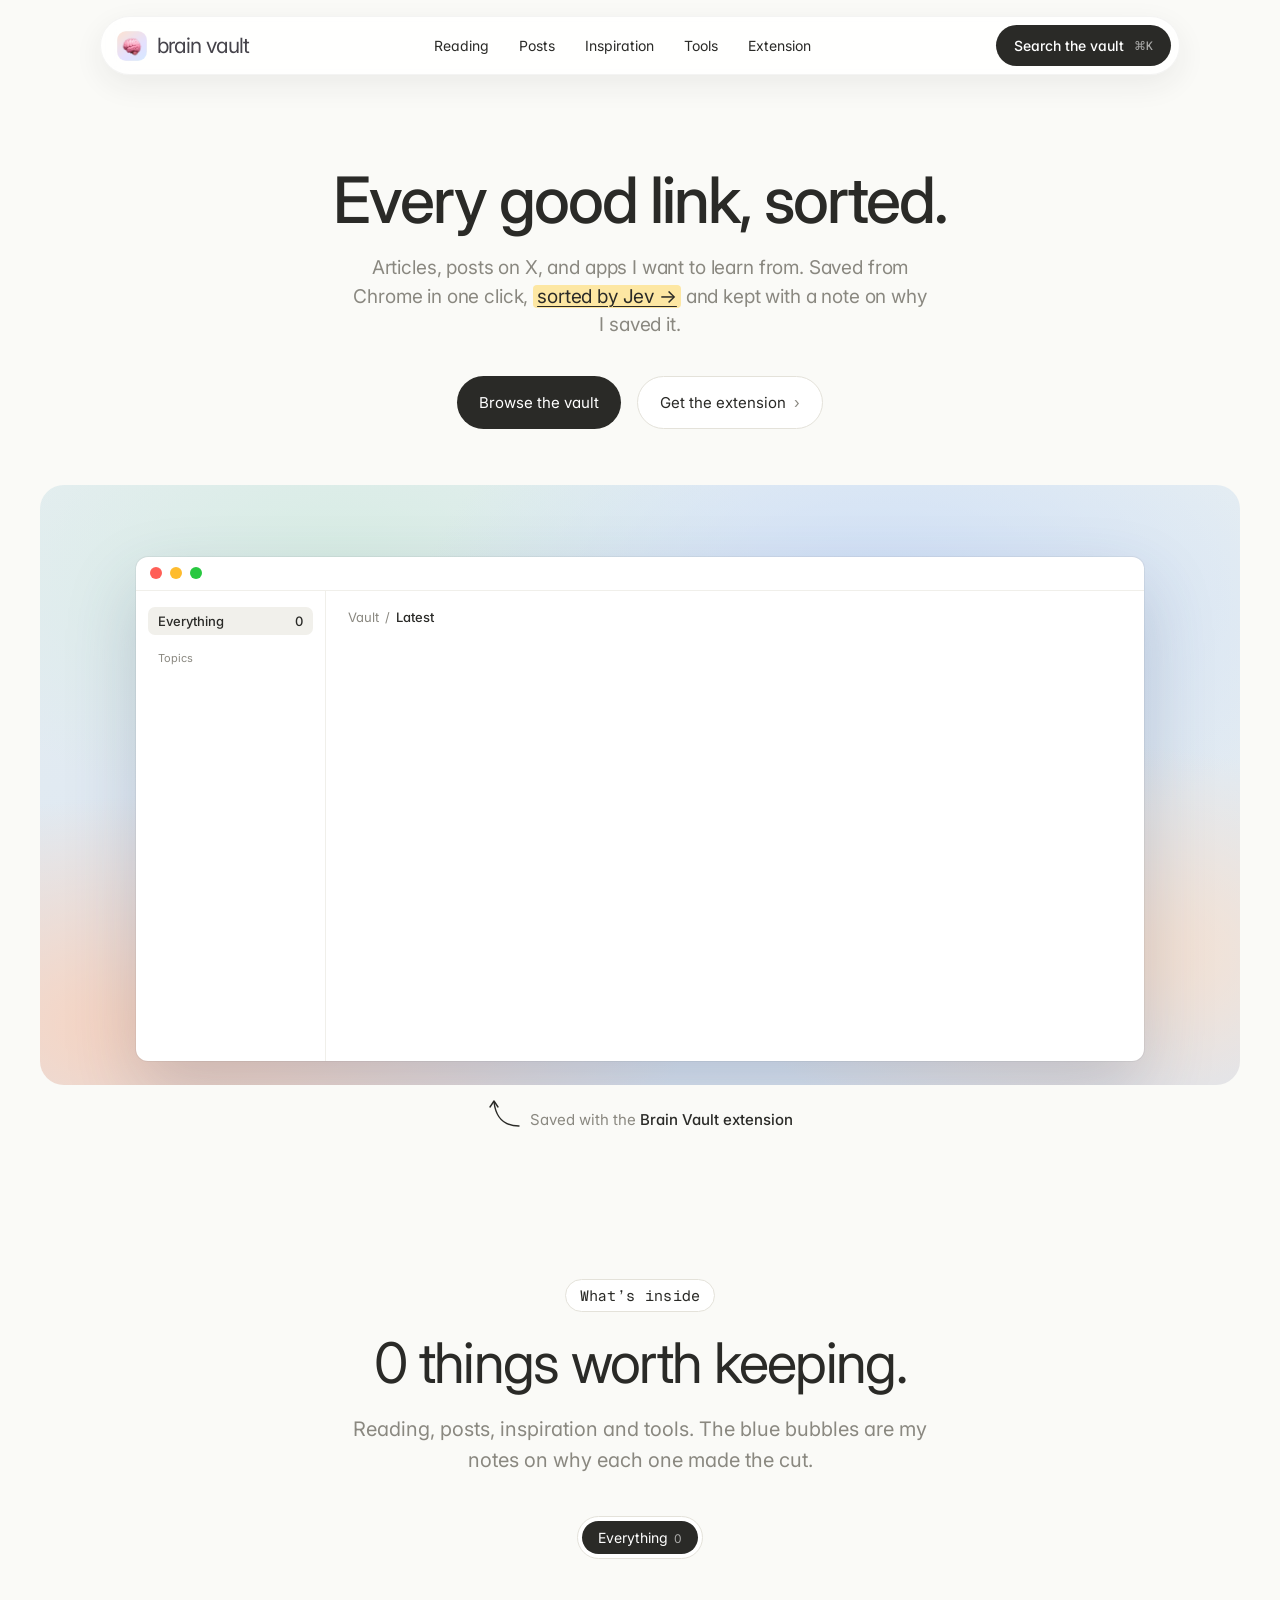
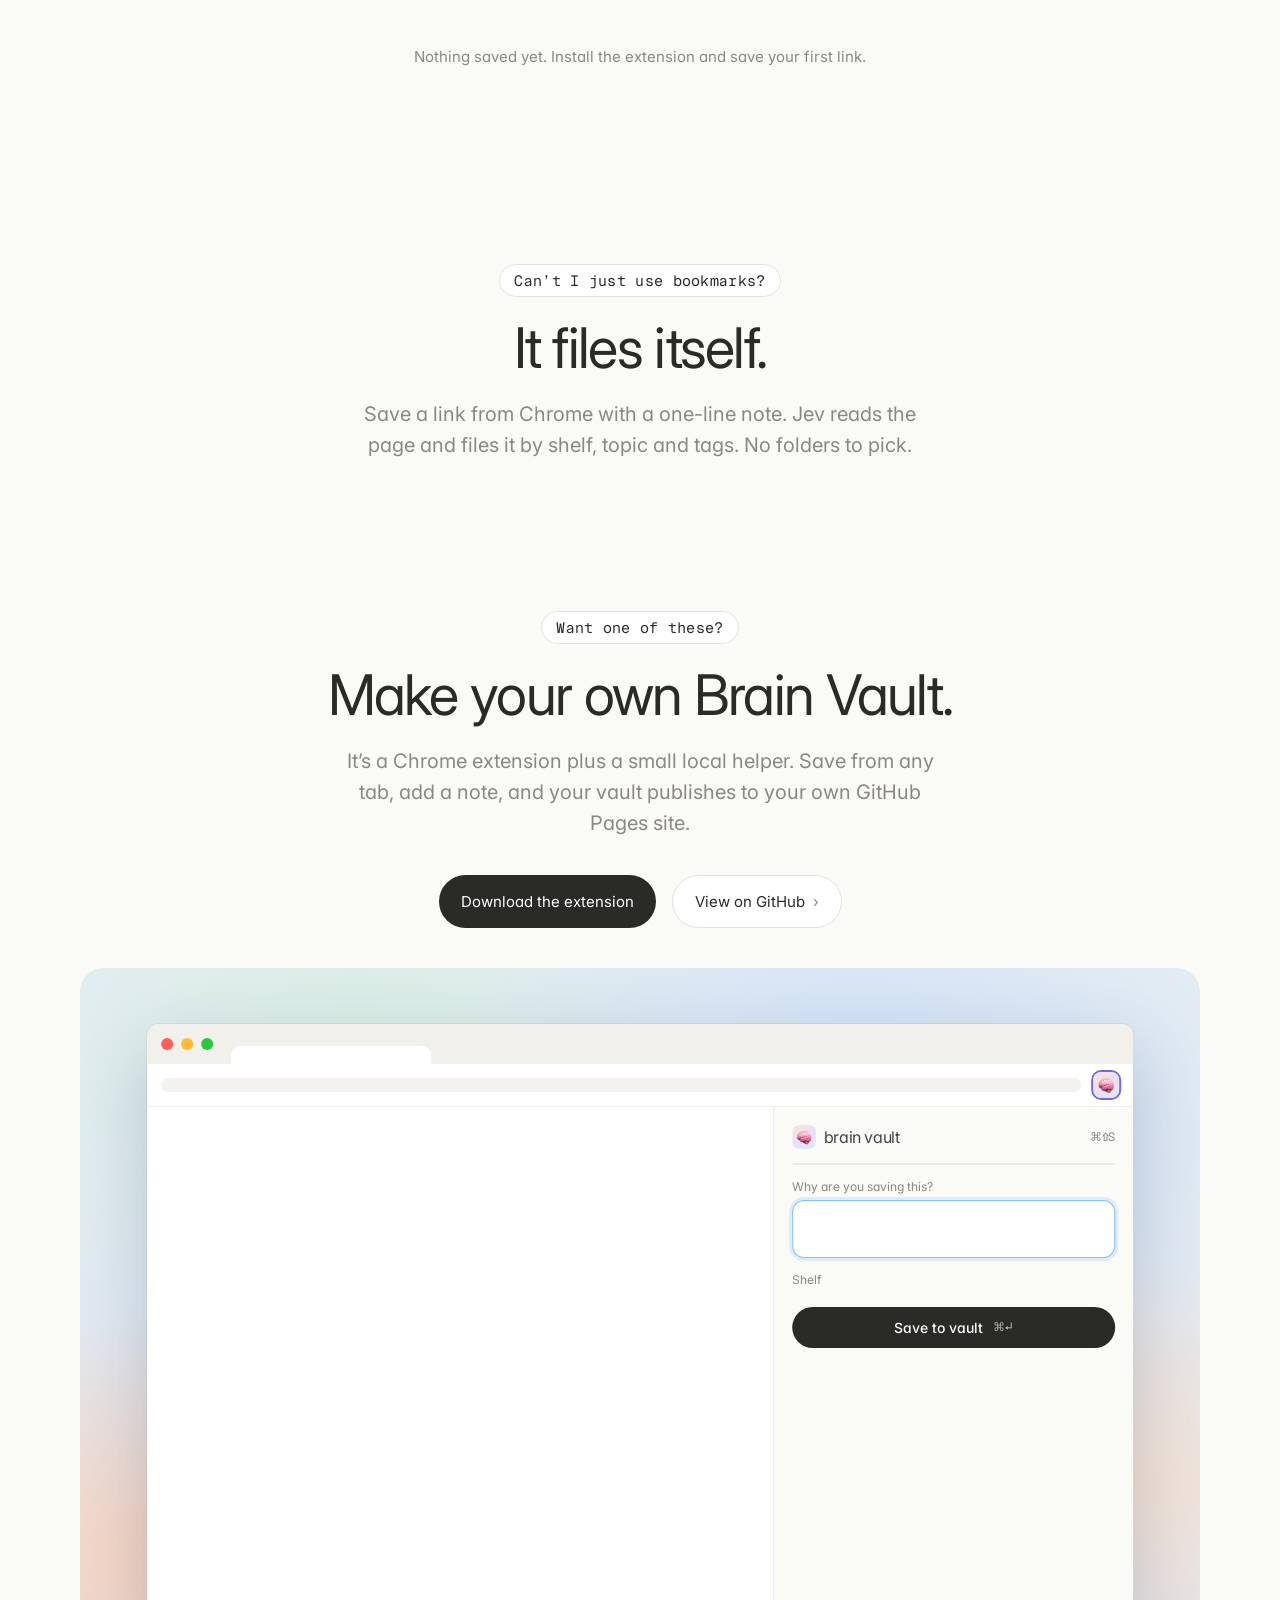
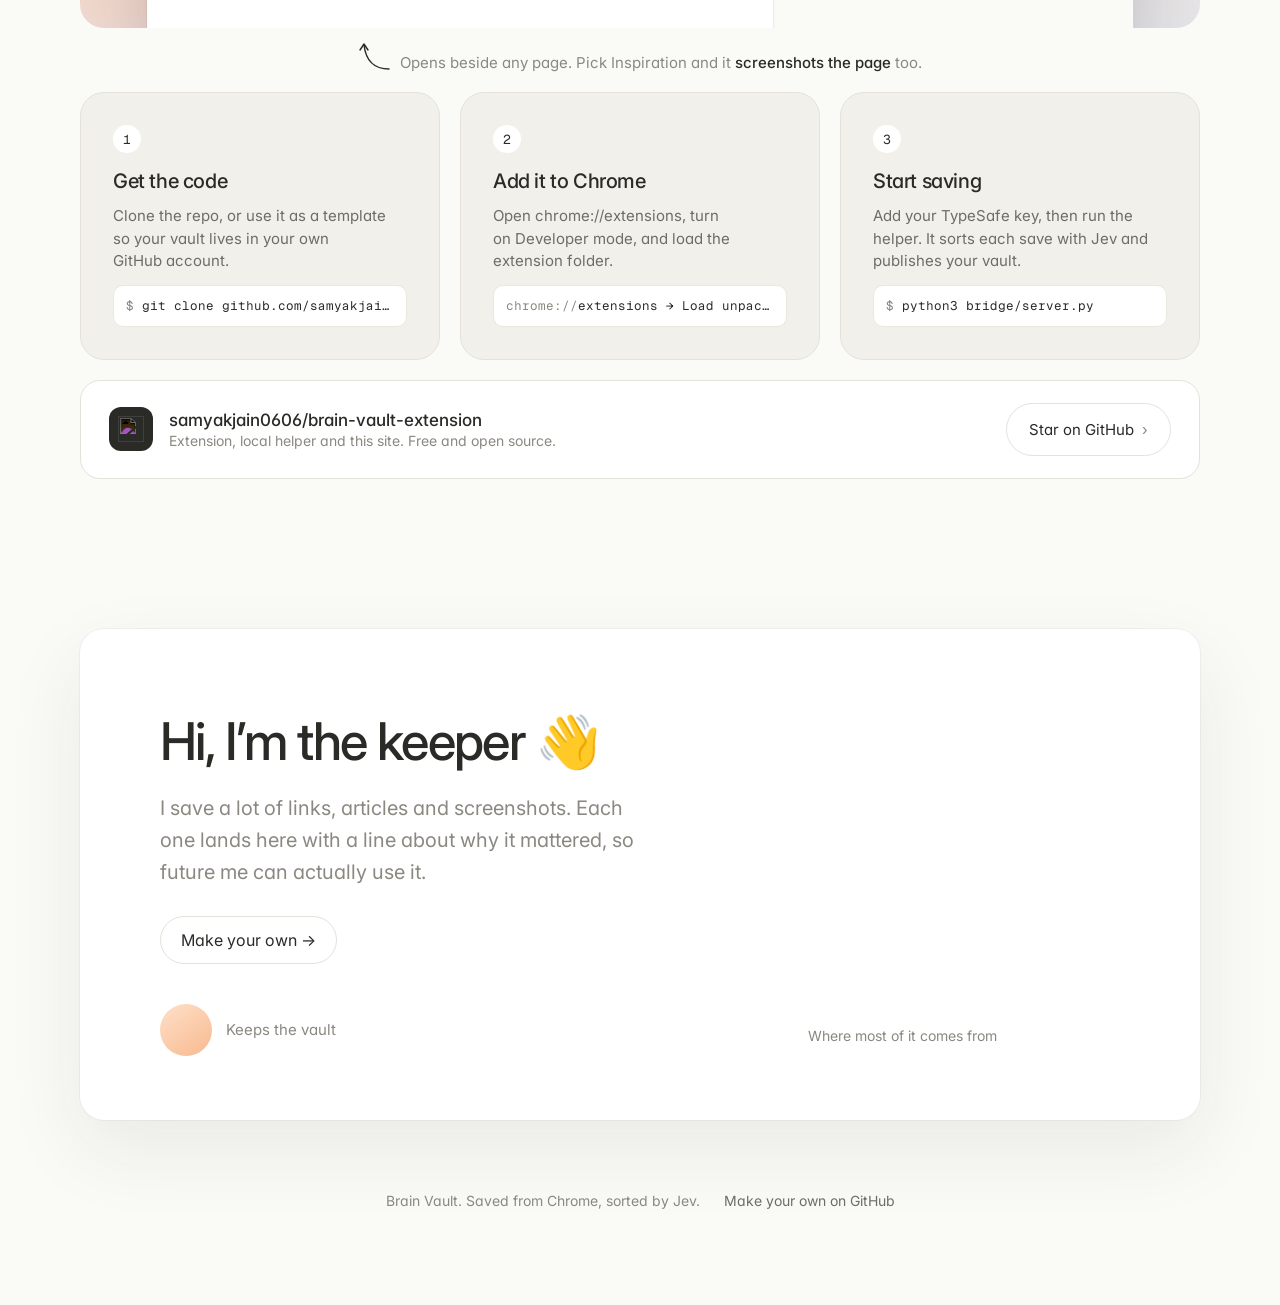
==== commit 530bb968: "One-command setup: Claude skill, helper service, generic site template" ====
--- a/site/index.html
+++ b/site/index.html
@@ -12,13 +12,12 @@
 <script>
   // Edit these to make the site yours.
   window.BRAIN_VAULT = {
-    owner: "Samyak",
-    fullName: "Samyak Jain",
-    github: "samyakjain0606",
+    owner: "",       // your first name, for "Hi, I'm …"
+    fullName: "",    // shown next to your photo
+    github: "",      // your GitHub username; your GitHub photo is used as the avatar
     extensionRepo: "samyakjain0606/brain-vault-extension",
     about: [
-      "I save a lot of links and used to lose almost all of them. Bookmark folders, Notes, a dozen open tabs.",
-      "Now everything lands here with a line about why it mattered, so future me can actually use it."
+      "I save a lot of links, articles and screenshots. Each one lands here with a line about why it mattered, so future me can actually use it."
     ]
   };
 </script>
@@ -511,7 +510,7 @@
       class: o.key === shelf ? "sg on" : "sg", role: "tab", "aria-selected": String(o.key === shelf),
       onclick: () => setShelf(o.key),
     }, o.name, h("span", { class: "sgc" }, o.n))));
-    $("#count-title").textContent = `${items.length} things worth keeping.`;
+    $("#count-title").textContent = `${items.length} ${items.length === 1 ? "thing" : "things"} worth keeping.`;
   }
 
   function setShelf(key) {
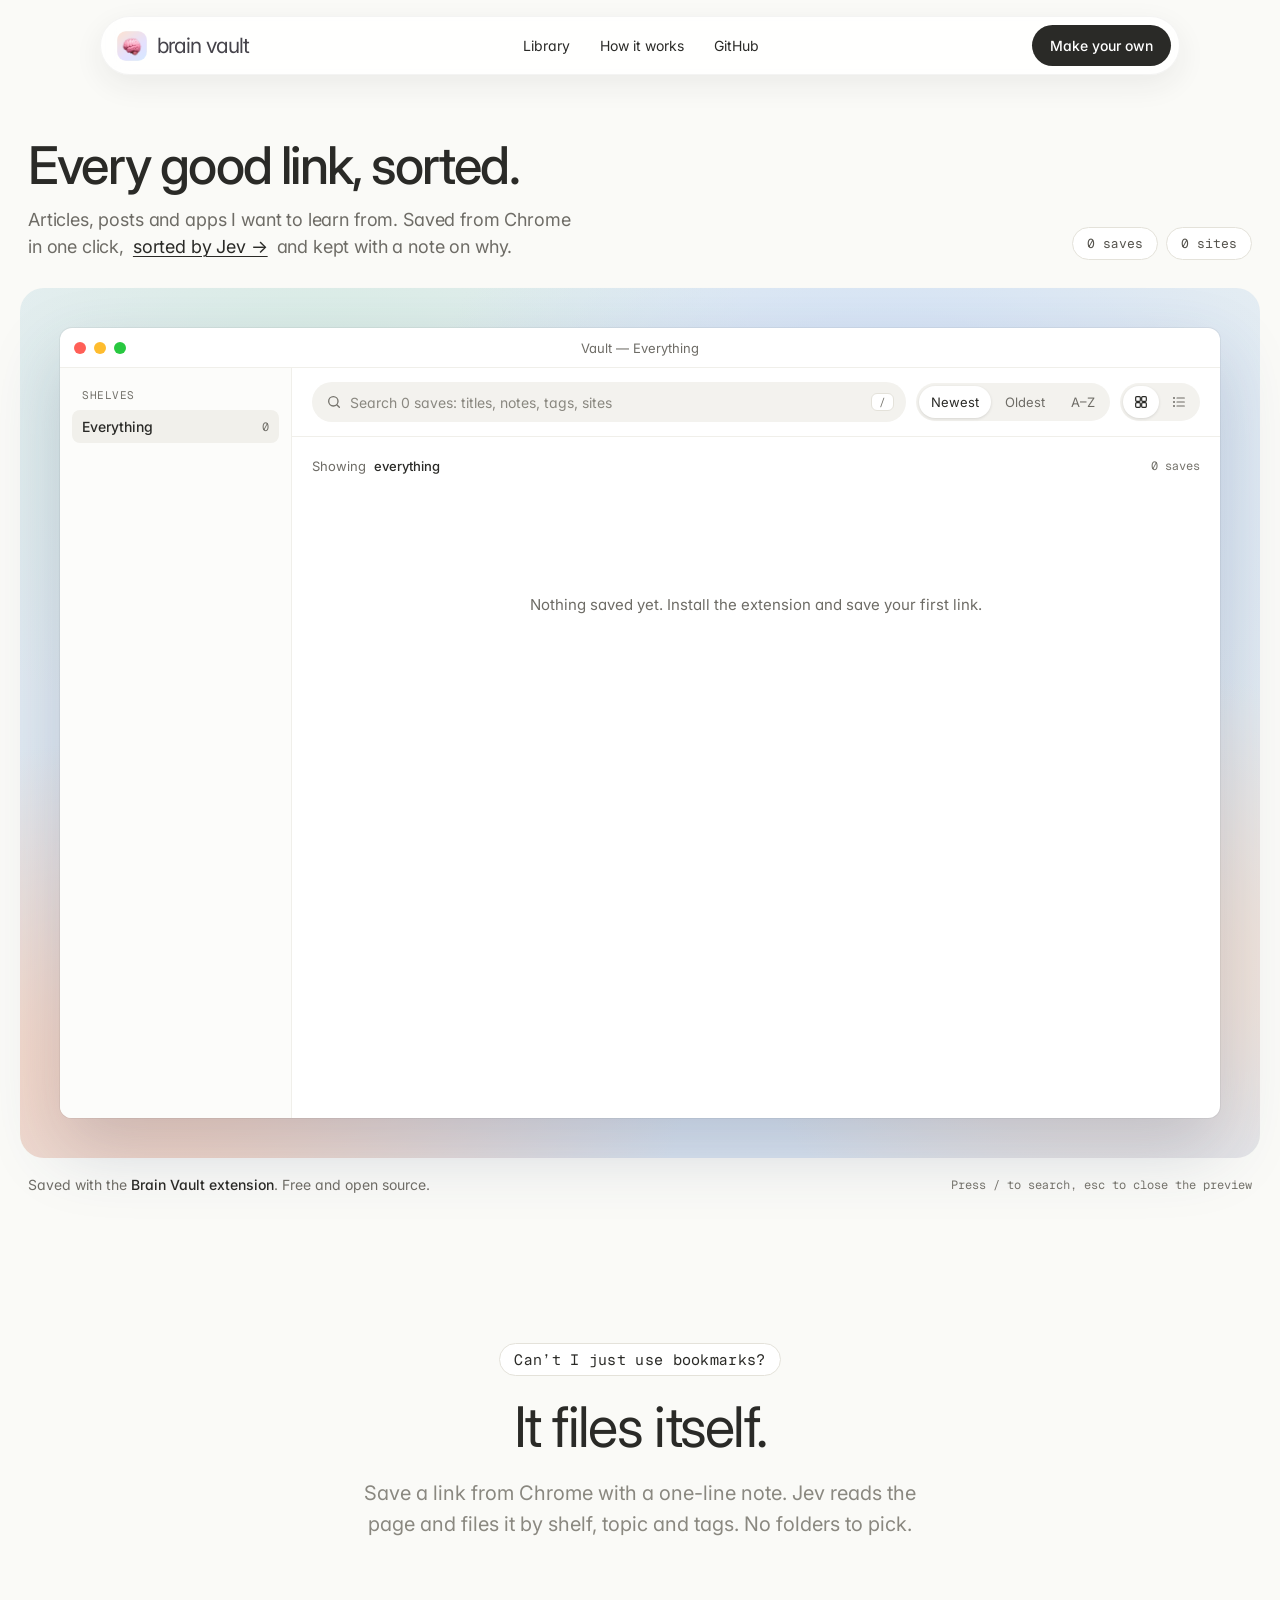
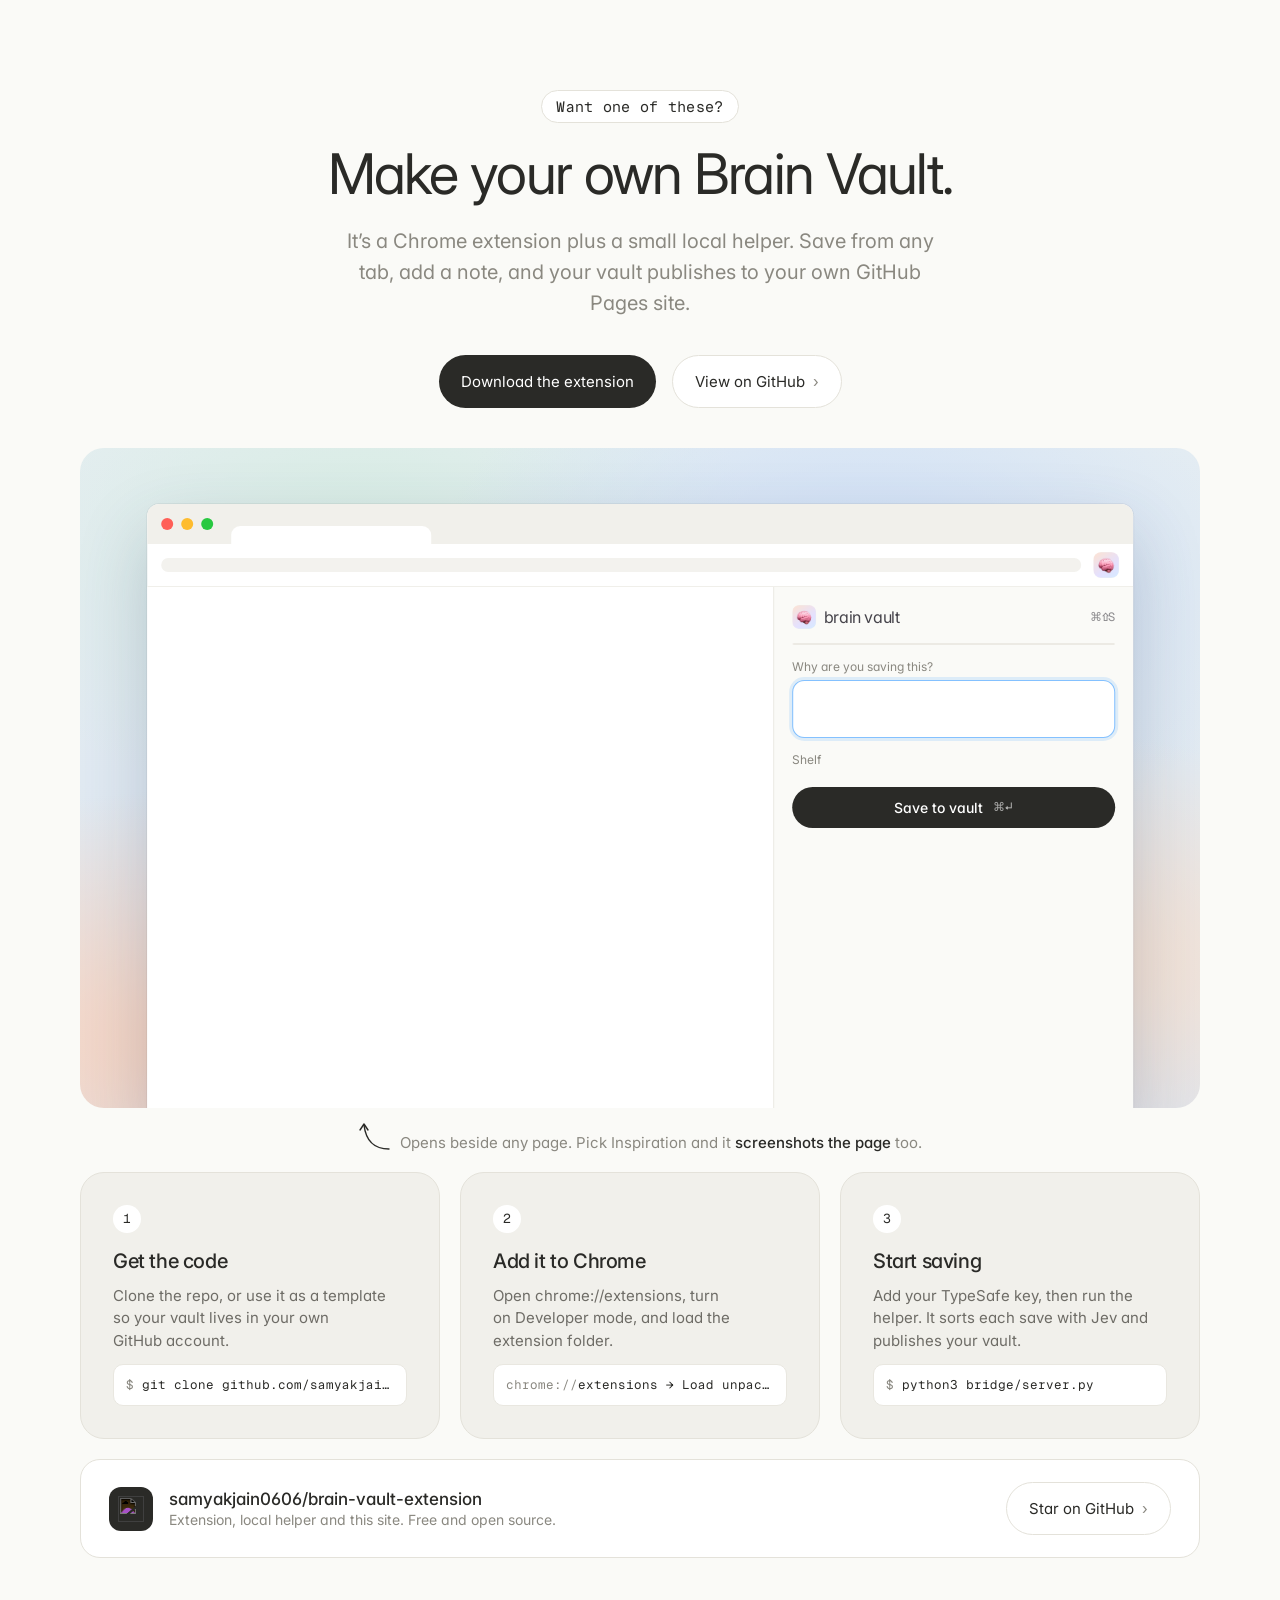
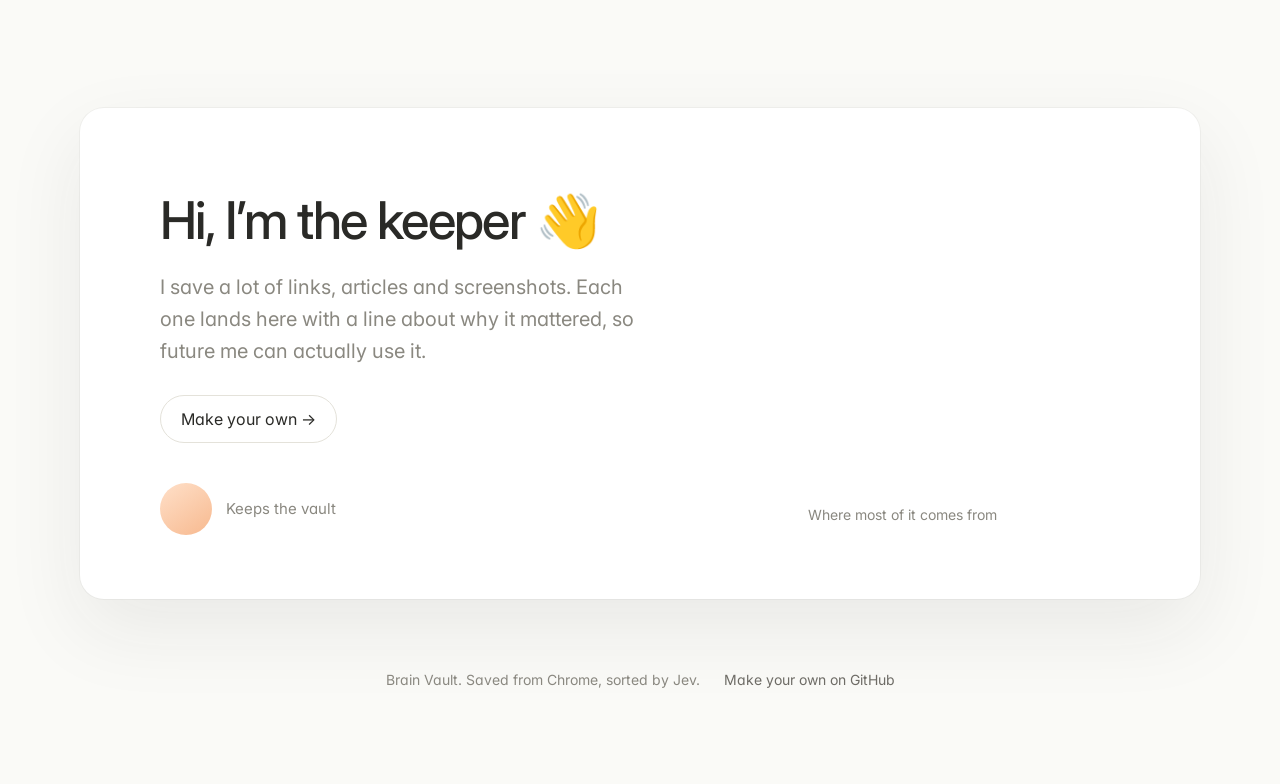
==== commit f3d3cd75: "Site template: browse the vault in one library window Sidebar of shelves, topics and tags, search, s" ====
--- a/site/index.html
+++ b/site/index.html
@@ -15,7 +15,11 @@
     owner: "",       // your first name, for "Hi, I'm …"
     fullName: "",    // shown next to your photo
     github: "",      // your GitHub username; your GitHub photo is used as the avatar
+    x: "",           // your X (Twitter) username, without the @
+    instagram: "",   // your Instagram username, without the @
     extensionRepo: "samyakjain0606/brain-vault-extension",
+    // Brand icons from Brandfetch (free Logo API). Leave empty to use Google favicons instead.
+    brandfetch: "",
     about: [
       "I save a lot of links, articles and screenshots. Each one lands here with a line about why it mattered, so future me can actually use it."
     ]
@@ -23,8 +27,8 @@
 </script>
 <style>
   :root {
-    --bg: #FAFAF7; --ink: #2A2A27; --muted: #8A8880; --soft: #6E6C66; --line: #E4E2DA;
-    --line-soft: #ECEAE4; --panel: #F1F0EB; --card: #fff; --blue: #0A84FF; --violet: #7466E8; --hl: #FDE7A3;
+    --bg: #FAFAF7; --ink: #2A2A27; --muted: #8A8880; --soft: #6E6C66; --label: #75736C; --line: #E4E2DA;
+    --line-soft: #ECEAE4; --hair: #F0EFEA; --panel: #F1F0EB; --card: #fff; --blue: #0071E3;
     --sans: "Inter", -apple-system, BlinkMacSystemFont, "Segoe UI", sans-serif;
     --mono: "Geist Mono", ui-monospace, SFMono-Regular, Menlo, monospace;
     --sky: radial-gradient(60% 55% at 12% 90%, rgba(255,206,178,.85), transparent 70%),
@@ -40,10 +44,13 @@
          -webkit-font-smoothing: antialiased; padding: 16px 20px 96px; overflow-x: hidden; }
   a { color: var(--ink); text-decoration: none; }
   a:hover { opacity: .8; }
-  button { font: inherit; color: inherit; background: none; border: 0; cursor: pointer; }
+  button { font: inherit; color: inherit; background: none; border: 0; cursor: pointer; text-align: left; }
   :focus-visible { outline: 2px solid var(--blue); outline-offset: 2px; border-radius: 6px; }
   img { max-width: 100%; }
   .mono { font-family: var(--mono); }
+  .c1 { display: -webkit-box; -webkit-line-clamp: 1; -webkit-box-orient: vertical; overflow: hidden; }
+  .c2 { display: -webkit-box; -webkit-line-clamp: 2; -webkit-box-orient: vertical; overflow: hidden; }
+  .scroll { overflow-y: auto; scrollbar-width: thin; scrollbar-color: #DAD8D0 transparent; }
 
   /* Nav */
   .nav { position: sticky; top: 16px; z-index: 20; max-width: 1080px; margin: 0 auto; display: flex; align-items: center;
@@ -54,15 +61,139 @@
   .logo img { width: 30px; height: 30px; border-radius: 9px; }
   .wordmark { font-size: 21px; letter-spacing: -0.8px; color: #45434A; }
   .links { display: flex; gap: 30px; font-size: 14px; }
-  .cta { background: var(--ink); color: #fff; border-radius: 999px; padding: 12px 18px; font-size: 14px; font-weight: 500;
-         display: flex; align-items: center; gap: 10px; }
+  .cta { background: var(--ink); color: #fff; border-radius: 999px; padding: 12px 18px; font-size: 14px; font-weight: 500; }
   .cta:hover { opacity: .92; }
+
+  /* Header */
+  .head { max-width: 1360px; margin: 0 auto; padding: 64px 8px 28px; display: flex; align-items: flex-end; justify-content: space-between; gap: 24px; flex-wrap: wrap; }
+  h1 { font-size: 52px; font-weight: 500; letter-spacing: -1.8px; line-height: 1.02; }
+  .sub { margin-top: 14px; max-width: 560px; font-size: 18px; line-height: 1.5; letter-spacing: -0.15px; color: var(--soft); text-wrap: pretty; }
+  .stats { display: flex; gap: 8px; flex-wrap: wrap; font-size: 13px; color: #55534D; }
+  .stats span { padding: 7px 14px; border-radius: 999px; background: #fff; border: 1px solid var(--line); }
+
+  /* Library window */
+  .lib { max-width: 1360px; margin: 0 auto; padding: 40px; border-radius: 24px; background: var(--sky); }
+  .win { scroll-margin-top: 84px; overflow: hidden; border-radius: 12px; background: #fff;
+         box-shadow: 0 30px 70px rgba(52,70,110,.22), 0 0 0 1px rgba(42,42,39,.06); }
+  .bar { height: 40px; display: grid; grid-template-columns: 1fr auto 1fr; align-items: center; gap: 12px; padding: 0 14px; border-bottom: 1px solid var(--hair); }
+  .lights { display: flex; gap: 8px; }
+  .tl { width: 12px; height: 12px; border-radius: 50%; flex: none; }
+  .tl.r { background: #FF5F57; } .tl.y { background: #FEBC2E; } .tl.g { background: #28C840; }
+  .wtitle { font-size: 13px; color: var(--soft); white-space: nowrap; overflow: hidden; text-overflow: ellipsis; }
+  .app { display: grid; grid-template-columns: 232px minmax(0,1fr); height: clamp(520px, calc(100vh - 150px), 880px); }
+  .app.has-pv { grid-template-columns: 232px minmax(0,1fr) 340px; }
+
+  .side { display: flex; flex-direction: column; gap: 2px; min-height: 0; padding: 16px 12px; border-right: 1px solid var(--hair); background: #FCFCFA; }
+  .sh { padding: 20px 10px 6px; font-size: 11px; letter-spacing: .5px; text-transform: uppercase; color: var(--label); }
+  .sh:first-child { padding-top: 4px; }
+  .si { display: flex; align-items: center; gap: 10px; padding: 8px 10px; border-radius: 8px; font-size: 14px; color: #55534D; }
+  .si:hover { background: var(--panel); }
+  .si.on { background: var(--panel); color: var(--ink); font-weight: 500; }
+  .sl { flex: 1; min-width: 0; white-space: nowrap; overflow: hidden; text-overflow: ellipsis; }
+  .sc { font-family: var(--mono); font-size: 12px; font-weight: 400; color: var(--label); }
+  .dot { width: 8px; height: 8px; border-radius: 50%; flex: none; }
+  .stags { display: flex; flex-wrap: wrap; gap: 6px; padding: 0 8px; }
+  .tg { padding: 6px 10px; border-radius: 999px; font-size: 12px; line-height: 1.2; background: var(--panel); color: #55534D; }
+  .tg:hover { background: #E9E7E0; }
+  .tg.on { background: var(--ink); color: #fff; }
+  .more { padding: 6px 4px; font-size: 12px; line-height: 1.2; color: var(--soft); text-decoration: underline; text-underline-offset: 3px; }
+  .sfoot { margin-top: auto; padding: 24px 10px 2px; font-size: 12px; line-height: 1.5; color: var(--label); }
+
+  .main { display: flex; flex-direction: column; min-width: 0; min-height: 0; }
+  .tools { display: flex; align-items: center; gap: 10px; padding: 14px 20px; border-bottom: 1px solid var(--hair); }
+  .qwrap { flex: 1; min-width: 0; display: flex; align-items: center; gap: 8px; height: 40px; padding: 0 12px 0 14px; border-radius: 999px; background: #F3F2EE; color: var(--label); }
+  .qwrap:focus-within { box-shadow: 0 0 0 3px rgba(0,113,227,.16); }
+  .q { flex: 1; min-width: 0; border: 0; outline: none; background: transparent; font: inherit; font-size: 14px; color: var(--ink); }
+  .q::placeholder { color: var(--muted); }
+  .q:focus-visible { outline: none; }
+  .q::-webkit-search-cancel-button { display: none; }
+  .qx { display: flex; padding: 4px; color: var(--label); }
+  .kbd { padding: 1px 7px; border-radius: 6px; border: 1px solid var(--line); background: #fff; font-size: 11px; color: var(--label); }
+  .segs { display: flex; flex: none; gap: 2px; padding: 3px; border-radius: 999px; background: #F3F2EE; }
+  .sg { display: flex; align-items: center; padding: 8px 12px; border-radius: 999px; font-size: 13px; color: var(--soft); }
+  .sg.ic { padding: 8px 10px; }
+  .sg.on { background: #fff; color: var(--ink); box-shadow: 0 1px 3px rgba(42,42,39,.14); }
+
+  .crumbs { display: flex; align-items: center; flex-wrap: wrap; gap: 8px; min-height: 52px; padding: 12px 20px 6px; font-size: 13px; color: var(--soft); }
+  .crumbs b { font-weight: 500; color: var(--ink); }
+  .cr { display: flex; align-items: center; gap: 6px; padding: 6px 9px 6px 12px; border-radius: 999px; font-size: 12px; background: var(--ink); color: #fff; }
+  .cr:hover { opacity: .88; }
+  .clear { font-size: 13px; color: var(--soft); text-decoration: underline; text-underline-offset: 3px; }
+  .count { margin-left: auto; font-size: 12px; color: var(--label); }
+
+  .results { flex: 1; min-height: 0; padding: 10px 20px 28px; }
+  .grid { display: grid; grid-template-columns: repeat(auto-fill, minmax(208px, 1fr)); gap: 26px 18px; }
+  .card { display: flex; flex-direction: column; gap: 10px; min-width: 0; margin: -6px; padding: 6px; border-radius: 14px; }
+  .card.on { background: #F4F3EF; }
+  .thumb { position: relative; display: block; aspect-ratio: 1.6 / 1; overflow: hidden; border-radius: 10px; border: 1px solid #EEEDE8; background: var(--panel); }
+  .card.on .thumb { box-shadow: 0 0 0 2px var(--ink); }
+  .thumb > img { display: block; width: 100%; height: 100%; object-fit: cover; object-position: top center; transition: transform .25s ease; }
+  .card:hover .thumb > img { transform: scale(1.025); }
+  .thumb .ph { position: absolute; inset: 0; display: flex; flex-direction: column; align-items: center; justify-content: center; gap: 10px;
+        background: linear-gradient(135deg, #EEF0FF, #FFF0E6); font-size: 12px; color: var(--soft); }
+  .tile { width: 48px; height: 48px; display: flex; align-items: center; justify-content: center; border-radius: 13px; background: #fff;
+          box-shadow: 0 8px 20px rgba(42,42,39,.08), 0 0 0 1px rgba(42,42,39,.05); }
+  .tile img { width: 28px; height: 28px; border-radius: 6px; }
+  .badge { position: absolute; top: 8px; left: 8px; padding: 3px 8px; border-radius: 999px; font-size: 11px; background: rgba(255,255,255,.94);
+           color: var(--ink); box-shadow: 0 1px 3px rgba(42,42,39,.12); }
+  .cbody { display: flex; flex-direction: column; gap: 5px; padding: 0 2px; }
+  .cname { font-size: 15px; font-weight: 500; line-height: 1.3; letter-spacing: -0.15px; }
+  .cmeta { display: flex; align-items: center; gap: 6px; min-width: 0; font-size: 12px; color: var(--soft); }
+  .cmeta img { width: 14px; height: 14px; flex: none; border-radius: 4px; }
+  .cdesc { font-size: 13px; line-height: 1.45; color: var(--soft); }
+  .bubble { align-self: flex-start; padding: 8px 14px; border-radius: 18px 18px 4px 18px; font-size: 15px; line-height: 1.35; background: var(--blue); color: #fff; text-wrap: pretty; }
+  .bubble.sm { margin-top: 3px; padding: 5px 11px; border-radius: 14px 14px 4px 14px; font-size: 13px; }
+
+  .list { overflow: hidden; border-radius: 14px; border: 1px solid #EEEDE8; background: #fff; }
+  .row { display: grid; grid-template-columns: 28px minmax(0,1fr) auto; gap: 14px; align-items: center; width: 100%; padding: 12px 16px; }
+  .row + .row { border-top: 1px solid var(--hair); }
+  .row:hover { background: var(--bg); }
+  .row.on { background: #F4F3EF; }
+  .row > img { width: 28px; height: 28px; border-radius: 7px; }
+  .rmain { display: flex; flex-direction: column; gap: 2px; min-width: 0; }
+  .rt { font-size: 15px; font-weight: 500; }
+  .rs { font-size: 13px; color: var(--soft); }
+  .rend { display: flex; align-items: center; gap: 8px; }
+  .rend .bubble { max-width: 200px; padding: 4px 10px; border-radius: 12px 12px 4px 12px; font-size: 12px; white-space: nowrap; overflow: hidden; text-overflow: ellipsis; }
+  .shelf { padding: 3px 8px; border-radius: 999px; font-size: 11px; background: var(--panel); color: #55534D; }
+  .empty { display: flex; flex-direction: column; align-items: center; gap: 14px; padding: 96px 24px; text-align: center; font-size: 15px; color: var(--soft); }
+  .ebtn { padding: 11px 18px; border-radius: 999px; border: 1px solid var(--line); background: #fff; color: var(--ink); font-size: 14px; }
+
+  /* Preview */
+  .pv { display: flex; flex-direction: column; gap: 18px; min-height: 0; padding: 16px 20px 28px; border-left: 1px solid var(--hair); background: #fff; }
+  .pvh { display: flex; align-items: center; justify-content: space-between; }
+  .pvl, .wl { font-size: 11px; color: var(--label); }
+  .pvl { letter-spacing: .5px; text-transform: uppercase; }
+  .x { width: 32px; height: 32px; flex: none; display: flex; align-items: center; justify-content: center; border-radius: 999px; background: #F3F2EE; color: #55534D; }
+  .pv .thumb { flex: none; border-radius: 12px; }
+  .pv .tile { width: 60px; height: 60px; border-radius: 16px; }
+  .pv .tile img { width: 34px; height: 34px; border-radius: 7px; }
+  .pvt { margin: 0; font-size: 21px; font-weight: 500; line-height: 1.25; letter-spacing: -0.4px; text-wrap: pretty; }
+  .pvd { display: flex; align-items: center; gap: 8px; margin-top: 8px; font-size: 13px; color: var(--soft); }
+  .pvd img { width: 16px; height: 16px; border-radius: 4px; }
+  .why { display: flex; flex-direction: column; align-items: flex-end; gap: 6px; }
+  .why .bubble { align-self: flex-end; max-width: 280px; }
+  .pvp { font-size: 14px; line-height: 1.55; color: #55534D; text-wrap: pretty; }
+  .facts { display: grid; grid-template-columns: repeat(2, minmax(0,1fr)); gap: 8px; }
+  .fact { display: flex; flex-direction: column; gap: 3px; min-width: 0; padding: 10px 12px; border-radius: 10px; background: #F7F6F2; }
+  button.fact:hover { background: var(--panel); }
+  .fact .wl { font-family: var(--mono); }
+  .fv { font-size: 14px; font-weight: 500; white-space: nowrap; overflow: hidden; text-overflow: ellipsis; }
+  .pvtags { display: flex; flex-wrap: wrap; gap: 6px; }
+  .open { display: flex; align-items: center; justify-content: center; gap: 8px; padding: 14px 16px; border-radius: 999px; background: var(--ink); color: #fff; font-size: 14px; font-weight: 500; }
+  .rel { display: flex; flex-direction: column; gap: 2px; padding-top: 8px; border-top: 1px solid var(--hair); }
+  .rel .wl { padding: 10px 0 6px; font-family: var(--mono); }
+  .ri { display: flex; align-items: center; gap: 10px; margin: 0 -8px; padding: 7px 8px; border-radius: 8px; font-size: 13px; }
+  .ri:hover { background: var(--panel); }
+  .ri img { width: 20px; height: 20px; flex: none; border-radius: 5px; }
+  .pvback { display: none; }
+
+  .strip { max-width: 1360px; margin: 18px auto 0; padding: 0 8px; display: flex; align-items: center; justify-content: space-between; gap: 16px; flex-wrap: wrap; font-size: 14px; color: var(--soft); }
+  .strip b { font-weight: 500; }
+  .strip .mono { font-size: 12px; color: var(--label); }
+
+  /* Below the library: how it works, the extension, setup */
   .k { font-family: var(--mono); font-size: 12px; opacity: .6; }
-
-  /* Hero */
-  .hero { text-align: center; padding-top: 92px; }
-  h1 { font-size: 64px; font-weight: 500; letter-spacing: -2px; line-height: 1.02; max-width: 20ch; margin: 0 auto; text-wrap: balance; }
-  .sub { font-size: 19px; line-height: 1.5; letter-spacing: -0.15px; color: var(--muted); max-width: 580px; margin: 22px auto 0; text-wrap: pretty; }
   .hl { background: var(--hl); color: var(--ink); border-radius: 4px; padding: 0 4px; text-decoration: underline;
         text-underline-offset: 3px; text-decoration-thickness: 1px; }
   .btns { display: flex; gap: 16px; justify-content: center; margin-top: 36px; flex-wrap: wrap; }
@@ -70,112 +201,24 @@
   .btn.dark { background: var(--ink); color: #fff; }
   .btn.light { background: #fff; border: 1px solid var(--line); }
   .chev { color: var(--muted); }
-
   .sky { position: relative; max-width: 1200px; margin: 56px auto 0; border-radius: 24px; overflow: hidden; height: 600px; background: var(--sky); }
-  .win { position: absolute; left: 50%; transform: translateX(-50%); top: 72px; width: 84%; background: #fff; border-radius: 12px;
-         box-shadow: 0 30px 70px rgba(52,70,110,.22), 0 0 0 1px rgba(42,42,39,.06); overflow: hidden; }
-  .bar { height: 34px; display: flex; align-items: center; gap: 8px; padding: 0 14px; border-bottom: 1px solid #F0EFEA; }
-  .tl { width: 12px; height: 12px; border-radius: 50%; flex: none; }
-  .tl.r { background: #FF5F57; } .tl.y { background: #FEBC2E; } .tl.g { background: #28C840; }
-  .app { display: grid; grid-template-columns: 190px minmax(0,1fr); min-height: 470px; }
-  .aside { border-right: 1px solid #F0EFEA; padding: 16px 12px; display: flex; flex-direction: column; gap: 2px; font-size: 13px; }
-  .ai { display: flex; justify-content: space-between; padding: 6px 10px; border-radius: 7px; color: var(--soft); }
-  .ai.on { background: var(--panel); color: var(--ink); font-weight: 500; }
-  .ah { font-size: 11px; color: var(--muted); padding: 14px 10px 4px; }
-  .amain { padding: 18px 22px; }
-  .acrumb { font-size: 13px; color: var(--muted); margin-bottom: 14px; display: flex; gap: 6px; }
-  .acrumb b { color: var(--ink); font-weight: 500; }
-  .agrid { display: grid; grid-template-columns: repeat(3, minmax(0,1fr)); gap: 14px; }
-  .acard { position: relative; display: flex; flex-direction: column; gap: 6px; min-width: 0; }
-  .aname { font-size: 12px; font-weight: 500; white-space: nowrap; overflow: hidden; text-overflow: ellipsis; }
-  .asrc { font-size: 11px; color: var(--muted); }
   .chip { position: absolute; top: 10px; left: 10px; background: var(--violet); color: #fff; font-size: 11px; font-weight: 500;
           padding: 3px 8px; border-radius: 6px; box-shadow: 0 4px 12px rgba(116,102,232,.35); z-index: 1; }
   .made { display: flex; align-items: flex-end; justify-content: center; gap: 8px; margin-top: 14px; color: var(--muted); font-size: 15px; }
   .made b { color: var(--ink); font-weight: 500; }
-
-  /* Media frames (images with graceful fallback) */
   .frame { aspect-ratio: 1.6 / 1; border-radius: 8px; overflow: hidden; background: var(--panel); border: 1px solid #EEEDE8; position: relative; }
   .frame img { width: 100%; height: 100%; object-fit: cover; object-position: top center; display: block; }
   .frame .ph { position: absolute; inset: 0; display: flex; align-items: center; justify-content: center; gap: 8px; font-size: 13px;
                color: var(--soft); background: linear-gradient(135deg, #EEF0FF, #FFF0E6); }
   .frame .ph img { width: 20px; height: 20px; border-radius: 5px; }
-
-  /* Sections */
   .sec { max-width: 1120px; margin: 0 auto; padding-top: 150px; text-align: center; }
   .pill { display: inline-flex; align-items: center; gap: 8px; background: #fff; border: 1px solid var(--line); border-radius: 999px;
           padding: 6px 14px; font-size: 15px; letter-spacing: .3px; font-family: var(--mono); }
   h2 { font-size: 56px; font-weight: 400; letter-spacing: -1.7px; line-height: 1.04; margin-top: 22px; text-wrap: balance; }
   .lede { font-size: 20px; line-height: 1.55; color: var(--muted); max-width: 600px; margin: 22px auto 0; text-wrap: pretty; }
-
-  .seg { display: inline-flex; gap: 4px; background: #fff; border: 1px solid var(--line); border-radius: 999px; padding: 4px;
-         margin-top: 40px; flex-wrap: wrap; justify-content: center; }
-  .sg { padding: 8px 16px; border-radius: 999px; font-size: 14px; display: flex; gap: 6px; align-items: baseline; color: var(--soft); }
-  .sg:hover { color: var(--ink); }
-  .sg.on { background: var(--ink); color: #fff; }
-  .sgc { font-size: 12px; opacity: .6; }
-
-  .stack { display: flex; flex-direction: column; gap: 20px; margin-top: 40px; text-align: left; }
-  .two { display: grid; grid-template-columns: minmax(0,1fr) minmax(0,1fr); gap: 20px; }
-  .two.solo { grid-template-columns: minmax(0,1fr); }
   .panel { background: var(--panel); border: 1px solid var(--line); border-radius: 24px; padding: 32px; display: flex; flex-direction: column; min-width: 0; }
-  .ph-row { display: flex; align-items: center; justify-content: space-between; gap: 12px; margin-bottom: 16px; }
-  .ptag { display: inline-flex; background: #fff; border-radius: 999px; padding: 6px 16px; font-size: 15px; letter-spacing: .3px; font-family: var(--mono); }
-  .pmore { font-size: 14px; color: var(--soft); }
-  .pdesc { font-size: 16px; color: var(--soft); line-height: 1.45; margin-bottom: 20px; max-width: 60ch; }
-
-  .list { background: #fff; border-radius: 16px; border: 1px solid #EEEDE8; }
-  .row { display: grid; grid-template-columns: 22px minmax(0,1fr) minmax(0,280px); gap: 16px; align-items: start; padding: 18px 22px; }
-  .row + .row { border-top: 1px solid #F0EFEA; }
   .fav { width: 22px; height: 22px; border-radius: 6px; background: var(--panel); margin-top: 1px; flex: none; }
-  .rt { font-size: 17px; font-weight: 500; letter-spacing: -0.2px; line-height: 1.3; }
-  .rs { font-size: 13px; color: var(--muted); margin-top: 2px; display: flex; flex-wrap: wrap; gap: 4px 10px; }
-  .rd { font-size: 15px; color: var(--soft); line-height: 1.45; margin-top: 6px; text-wrap: pretty; }
-  .tags { display: flex; flex-wrap: wrap; gap: 6px; margin-top: 10px; }
   .tag { font-size: 12px; background: var(--panel); border-radius: 999px; padding: 2px 9px; color: var(--soft); }
-  .rnote { display: flex; justify-content: flex-end; }
-  .bubble { background: var(--blue); color: #fff; font-size: 15px; line-height: 1.35; padding: 8px 14px;
-            border-radius: 18px 18px 4px 18px; max-width: 280px; text-wrap: pretty; }
-  .bubble.sm { font-size: 13px; padding: 5px 11px; border-radius: 14px 14px 4px 14px; }
-
-  .collage { position: relative; border-radius: 16px; overflow: hidden; min-height: 320px; flex: 1; background: var(--sky); }
-  .tw { position: absolute; background: #fff; border-radius: 14px; box-shadow: 0 18px 40px rgba(52,70,110,.18), 0 0 0 1px rgba(42,42,39,.05);
-        padding: 16px; width: 270px; display: block; }
-  .tw.p0 { left: 50%; top: 40px; transform: translateX(-50%) rotate(-1deg); z-index: 2; }
-  .tw.p1 { left: 3%; top: 64px; transform: rotate(-6deg); width: 210px; }
-  .tw.p2 { right: 3%; top: 74px; transform: rotate(5deg); width: 210px; }
-  .twh { display: flex; align-items: center; gap: 8px; margin-bottom: 10px; }
-  .av { width: 30px; height: 30px; border-radius: 50%; background: linear-gradient(145deg,#FFD9C2,#F4B8A0); font-size: 11px;
-        font-weight: 600; display: flex; align-items: center; justify-content: center; color: #7A3E28; flex: none; }
-  .twn { font-size: 13px; font-weight: 600; line-height: 1.2; }
-  .twu { font-size: 12px; color: var(--muted); }
-  .twx { margin-left: auto; font-weight: 600; }
-  .twt { font-size: 14px; line-height: 1.42; text-wrap: pretty; display: -webkit-box; -webkit-line-clamp: 7; -webkit-box-orient: vertical; overflow: hidden; }
-  .twd { font-size: 11px; color: var(--muted); margin-top: 10px; }
-
-  .igrid { display: grid; grid-template-columns: repeat(2, minmax(0,1fr)); gap: 14px; }
-  .igrid.wide { grid-template-columns: repeat(3, minmax(0,1fr)); }
-  .icard { display: flex; flex-direction: column; gap: 8px; min-width: 0; }
-  .icard .frame { border-radius: 12px; border-color: #E9E7E0; background: #fff; }
-  .iname { font-size: 14px; font-weight: 500; white-space: nowrap; overflow: hidden; text-overflow: ellipsis; }
-  .icard .bubble { align-self: flex-start; }
-
-  .icons { display: grid; grid-template-columns: repeat(6, minmax(0,1fr)); gap: 28px 16px; padding: 12px 8px 4px; }
-  .ic { display: flex; flex-direction: column; align-items: center; gap: 10px; text-align: center; min-width: 0; }
-  .icb { width: 64px; height: 64px; border-radius: 16px; background: #fff; box-shadow: 0 8px 20px rgba(42,42,39,.08), 0 0 0 1px rgba(42,42,39,.05);
-         display: flex; align-items: center; justify-content: center; }
-  .icb img { width: 34px; height: 34px; border-radius: 6px; }
-  .icn { font-size: 13px; color: var(--soft); line-height: 1.25; max-width: 100%; overflow: hidden; text-overflow: ellipsis; white-space: nowrap; }
-
-  .toolbar { display: flex; gap: 12px; align-items: center; justify-content: space-between; flex-wrap: wrap; margin-bottom: 20px; }
-  .topics { display: flex; gap: 6px; flex-wrap: wrap; }
-  .tp { font-size: 13px; padding: 6px 12px; border-radius: 999px; border: 1px solid var(--line-soft); background: #fff; color: var(--soft); }
-  .tp.on { background: var(--ink); border-color: var(--ink); color: #fff; }
-  .filter { font: inherit; font-size: 14px; padding: 9px 14px; border-radius: 999px; border: 1px solid var(--line); background: #fff; min-width: 220px; outline: none; }
-  .filter:focus { border-color: rgba(10,132,255,.5); box-shadow: 0 0 0 3px rgba(10,132,255,.14); }
-  .masonry { columns: 3 280px; column-gap: 16px; }
-  .masonry .tw { position: static; transform: none; width: auto; margin-bottom: 16px; break-inside: avoid; }
-  .empty { padding: 48px 16px; text-align: center; color: var(--muted); font-size: 15px; }
 
   /* Filing tree */
   .tree { padding: 40px 32px 28px; text-align: center; align-items: center; margin-top: 40px; }
@@ -189,7 +232,7 @@
   .branches .stem { left: 50%; top: 0; width: 1px; height: 14px; }
   .branches .across { left: 12.5%; right: 12.5%; top: 14px; height: 22px; background: none; border: 1px solid #D6D3C9; border-bottom: 0; border-radius: 12px 12px 0 0; }
   .branches .mid { top: 14px; width: 1px; height: 22px; }
-  .results { display: grid; grid-template-columns: repeat(4, minmax(0,1fr)); gap: 14px; width: 100%; max-width: 960px; }
+  .filed { display: grid; grid-template-columns: repeat(4, minmax(0,1fr)); gap: 14px; width: 100%; max-width: 960px; }
   .res { display: flex; flex-direction: column; gap: 10px; align-items: center; }
   .resc { width: 100%; background: #fff; border: 1px solid #E9E7E0; border-radius: 12px; padding: 22px 14px; font-size: 18px; font-weight: 500;
           letter-spacing: -0.3px; min-height: 92px; display: flex; align-items: center; justify-content: center; gap: 8px; flex-wrap: wrap; }
@@ -251,6 +294,11 @@
   .wav { width: 52px; height: 52px; border-radius: 50%; background: linear-gradient(145deg,#FFE0C9,#F7B98F); overflow: hidden; }
   .wav img { width: 100%; height: 100%; }
   .wr { font-size: 15px; color: var(--muted); }
+  .socials { display: flex; flex-wrap: wrap; gap: 10px; margin-top: 18px; }
+  .social { display: inline-flex; align-items: center; gap: 8px; padding: 9px 15px; border-radius: 999px; border: 1px solid var(--line);
+            background: #fff; font-size: 14px; color: var(--ink); }
+  .social:hover { opacity: 1; background: var(--bg); }
+  .social svg { width: 15px; height: 15px; flex: none; }
   .tiles { position: relative; height: 340px; }
   .ct { position: absolute; width: 132px; height: 132px; border-radius: 30px; background: #fff; box-shadow: 0 18px 40px rgba(42,42,39,.14), 0 0 0 1px rgba(42,42,39,.05);
         display: flex; align-items: center; justify-content: center; }
@@ -263,95 +311,111 @@
   .foot { text-align: center; color: var(--muted); font-size: 14px; margin-top: 72px; display: flex; justify-content: center; gap: 24px; flex-wrap: wrap; }
   .foot a { color: var(--soft); }
 
-  /* Search */
-  .search { position: fixed; inset: 0; z-index: 50; background: rgba(42,42,39,.28); backdrop-filter: blur(3px); display: flex;
-            align-items: flex-start; justify-content: center; padding: 12vh 16px 16px; }
-  .sbox { width: 100%; max-width: 620px; background: #fff; border-radius: 18px; box-shadow: 0 30px 80px rgba(0,0,0,.25); overflow: hidden; }
-  .sin { width: 100%; border: 0; outline: none; font: inherit; font-size: 19px; padding: 20px 22px; border-bottom: 1px solid var(--line-soft); }
-  .sres { max-height: 56vh; overflow-y: auto; padding: 8px; }
-  .sr { display: grid; grid-template-columns: 20px minmax(0,1fr) auto; gap: 12px; align-items: center; padding: 10px 12px; border-radius: 10px; }
-  .sr.on { background: var(--panel); }
-  .sr .fav { width: 20px; height: 20px; }
-  .srt { font-size: 15px; white-space: nowrap; overflow: hidden; text-overflow: ellipsis; }
-  .srn { font-size: 13px; color: var(--blue); white-space: nowrap; overflow: hidden; text-overflow: ellipsis; }
-  .srs { font-size: 12px; color: var(--muted); }
-  .shint { display: flex; justify-content: space-between; padding: 10px 18px; border-top: 1px solid var(--line-soft); font-size: 12px; color: var(--muted); }
-
+  /* Preview becomes a drawer once there's no room for a third column */
+  @media (max-width: 1100px) {
+    .app.has-pv { grid-template-columns: 232px minmax(0,1fr); }
+    .pv { position: fixed; z-index: 60; top: 0; right: 0; bottom: 0; width: min(400px, 100%); overflow-y: auto; border-left: 0;
+          box-shadow: -24px 0 60px rgba(42,42,39,.18); }
+    .pvback { display: block; position: fixed; inset: 0; z-index: 55; background: rgba(42,42,39,.28); }
+  }
   @media (max-width: 900px) {
     .links { display: none; }
-    h1 { font-size: 46px; letter-spacing: -1.4px; }
+    h1 { font-size: 42px; letter-spacing: -1.3px; }
+    .head { padding-top: 44px; }
+    .lib { padding: 14px; border-radius: 20px; }
+    .note { grid-template-columns: minmax(0,1fr); padding: 40px 28px; margin-top: 96px; }
+    .tiles { height: 300px; }
     h2 { font-size: 40px; letter-spacing: -1.1px; }
-    .two, .note, .steps { grid-template-columns: minmax(0,1fr); }
-    .note { padding: 40px 28px; }
+    .steps { grid-template-columns: minmax(0,1fr); }
     .panel { padding: 22px; }
-    .icons { grid-template-columns: repeat(3, minmax(0,1fr)); }
-    .igrid.wide { grid-template-columns: repeat(2, minmax(0,1fr)); }
-    .results { grid-template-columns: repeat(2, minmax(0,1fr)); }
+    .filed { grid-template-columns: repeat(2, minmax(0,1fr)); }
     .branches { display: none; }
-    .row { grid-template-columns: 22px minmax(0,1fr); padding: 16px; }
-    .rnote { grid-column: 2; justify-content: flex-start; }
-    .app { grid-template-columns: minmax(0,1fr); }
-    .aside { display: none; }
-    .agrid { grid-template-columns: repeat(2, minmax(0,1fr)); }
-    .win, .browser { width: 92%; }
+    .browser { width: 92%; }
     .sky { height: 520px; }
     .sky.ext { height: 640px; }
     .bbody { grid-template-columns: minmax(0,1fr); }
     .bpage { display: none; }
     .sp { border-left: 0; }
     .btab { width: auto; }
-    .tiles { height: 300px; }
-    .filter { min-width: 0; width: 100%; }
-  }
-  @media (prefers-reduced-motion: reduce) { html { scroll-behavior: auto; } }
+  }
+  /* Phones: sidebar turns into one scrolling row of chips, results flow with the page */
+  @media (max-width: 760px) {
+    body { padding: 12px 16px 72px; }
+    .lib { padding: 0; background: none; }
+    .win { border-radius: 16px; }
+    .bar { display: none; }
+    .app, .app.has-pv { grid-template-columns: minmax(0,1fr); height: auto; }
+    .side { flex-direction: row; align-items: center; gap: 6px; overflow-x: auto; overflow-y: hidden; padding: 12px; border-right: 0;
+            border-bottom: 1px solid var(--hair); scrollbar-width: none; }
+    .side::-webkit-scrollbar { display: none; }
+    .sh, .sfoot { display: none; }
+    .si { flex: none; padding: 7px 12px; border-radius: 999px; border: 1px solid var(--line-soft); background: #fff; }
+    .si.on { background: var(--ink); border-color: var(--ink); color: #fff; }
+    .si.on .sc { color: rgba(255,255,255,.7); }
+    .stags { display: contents; }
+    .tg, .more { flex: none; }
+    .tools { flex-wrap: wrap; padding: 12px; }
+    .qwrap { flex: 1 1 100%; }
+    .kbd { display: none; }
+    .crumbs { padding: 10px 12px 4px; }
+    .results { overflow: visible; padding: 8px 12px 20px; }
+    .grid { grid-template-columns: repeat(2, minmax(0,1fr)); gap: 20px 12px; }
+    .cdesc { display: none; }
+    .card .ph { padding-top: 18px; font-size: 0; }
+    .card .tile { width: 40px; height: 40px; border-radius: 11px; }
+    .card .tile img { width: 24px; height: 24px; }
+    .strip .mono { display: none; }
+  }
+  @media (prefers-reduced-motion: reduce) { html { scroll-behavior: auto; } .thumb > img { transition: none; } }
 </style>
 </head>
 <body>
   <nav class="nav">
     <a class="logo" href="#"><img src="favicon.png" alt=""><span class="wordmark">brain vault</span></a>
     <div class="links">
-      <a href="#library" data-shelf-link="reading">Reading</a>
-      <a href="#library" data-shelf-link="post">Posts</a>
-      <a href="#library" data-shelf-link="inspiration">Inspiration</a>
-      <a href="#library" data-shelf-link="tool">Tools</a>
-      <a href="#extension">Extension</a>
+      <a href="#library">Library</a>
+      <a href="#how">How it works</a>
+      <a data-repo-link="">GitHub</a>
     </div>
-    <button class="cta" id="open-search">Search the vault<span class="k">⌘K</span></button>
+    <a class="cta" href="#extension">Make your own</a>
   </nav>
 
-  <header class="hero">
-    <h1>Every good link, sorted.</h1>
-    <p class="sub">Articles, posts on X, and apps I want to learn from. Saved from Chrome in one click, <a class="hl" href="#how">sorted by Jev →</a> and kept with a note on why I saved it.</p>
-    <div class="btns">
-      <a class="btn dark" href="#library">Browse the vault</a>
-      <a class="btn light" href="#extension">Get the extension <span class="chev">›</span></a>
+  <header class="head">
+    <div>
+      <h1 id="title">Every good link, sorted.</h1>
+      <p class="sub">Articles, posts and apps I want to learn from. Saved from Chrome in one click, <a class="hl" href="#how">sorted by Jev →</a> and kept with a note on why.</p>
     </div>
+    <div class="stats mono" id="stats"></div>
   </header>
 
-  <div class="sky">
-    <div class="win">
-      <div class="bar"><span class="tl r"></span><span class="tl y"></span><span class="tl g"></span></div>
-      <div class="app">
-        <div class="aside" id="hero-aside"></div>
-        <div class="amain">
-          <div class="acrumb"><span>Vault</span><span>/</span><b>Latest</b></div>
-          <div class="agrid" id="hero-grid"></div>
+  <section class="lib" id="library">
+    <div class="win" id="win">
+      <div class="bar"><span class="lights"><span class="tl r"></span><span class="tl y"></span><span class="tl g"></span></span><span class="wtitle" id="wtitle"></span><span></span></div>
+      <div class="app" id="app">
+        <aside class="side scroll" id="side" aria-label="Browse the vault"></aside>
+        <div class="main">
+          <div class="tools">
+            <label class="qwrap">
+              <svg width="16" height="16" viewBox="0 0 24 24" fill="none" stroke="currentColor" stroke-width="2" stroke-linecap="round" stroke-linejoin="round" aria-hidden="true"><circle cx="11" cy="11" r="7"/><path d="m20 20-3.5-3.5"/></svg>
+              <input class="q" id="q" type="search" autocomplete="off" aria-label="Search the vault">
+              <button class="qx" id="qx" type="button" aria-label="Clear search" hidden><svg width="14" height="14" viewBox="0 0 24 24" fill="none" stroke="currentColor" stroke-width="2.2" stroke-linecap="round" aria-hidden="true"><path d="M6 6l12 12M18 6L6 18"/></svg></button>
+              <span class="kbd mono" aria-hidden="true">/</span>
+            </label>
+            <div class="segs" id="sorts" role="group" aria-label="Sort"></div>
+            <div class="segs" id="views" role="group" aria-label="View"></div>
+          </div>
+          <div class="crumbs" id="crumbs"></div>
+          <div class="results scroll" id="results"></div>
         </div>
+        <div class="pvback" id="pvback" hidden></div>
+        <aside class="pv scroll" id="pv" aria-label="Preview" hidden></aside>
       </div>
     </div>
+  </section>
+  <div class="strip">
+    <span>Saved with the <a href="#extension"><b>Brain Vault extension</b></a>. Free and open source.</span>
+    <span class="mono">Press / to search, esc to close the preview</span>
   </div>
-  <div class="made">
-    <svg width="34" height="30" viewBox="0 0 34 30" fill="none" aria-hidden="true"><path d="M31 27 C 18 27, 8 20, 6 3" stroke="#2A2A27" stroke-width="1.4" stroke-linecap="round"/><path d="M2 8 L6 2 L10 8" stroke="#2A2A27" stroke-width="1.4" stroke-linecap="round" stroke-linejoin="round"/></svg>
-    <span>Saved with the <a href="#extension"><b>Brain Vault extension</b></a></span>
-  </div>
-
-  <section class="sec" id="library">
-    <span class="pill">What’s inside</span>
-    <h2 id="count-title">Things worth keeping.</h2>
-    <p class="lede">Reading, posts, inspiration and tools. The blue bubbles are my notes on why each one made the cut.</p>
-    <div class="seg" id="seg" role="tablist"></div>
-    <div class="stack" id="shelf-view"></div>
-  </section>
 
   <section class="sec" id="how">
     <span class="pill">Can’t I just use bookmarks?</span>
@@ -409,37 +473,52 @@
     </div>
   </section>
 
-  <section class="note">
+  <section class="note" id="about">
     <div>
       <h2 class="nh" id="about-title">Hi 👋</h2>
       <div id="about-body"></div>
       <a class="nbtn" data-repo-link="">Make your own →</a>
       <div class="who"><span class="wav" id="about-avatar"></span><div><div id="about-name"></div><div class="wr">Keeps the vault</div></div></div>
+      <div class="socials" id="socials" hidden></div>
     </div>
     <div class="tiles" id="tiles"></div>
   </section>
 
-  <footer class="foot"><span>Brain Vault. Saved from Chrome, sorted by Jev.</span><a data-repo-link="">Make your own on GitHub</a></footer>
-
-  <div class="search" id="search" hidden role="dialog" aria-modal="true" aria-label="Search the vault">
-    <div class="sbox">
-      <input class="sin" id="search-input" placeholder="Search titles, notes, tags" autocomplete="off">
-      <div class="sres" id="search-results"></div>
-      <div class="shint"><span>↑↓ to move, ↵ to open</span><span>esc to close</span></div>
-    </div>
-  </div>
+  <footer class="foot"><span>Brain Vault. Saved from Chrome, sorted by Jev.</span><a data-repo-link="">Make your own on GitHub</a><a data-social="x">X</a><a data-social="instagram">Instagram</a></footer>
 
 <script>
 (() => {
+  const noBrand = new Set();
+  // If a Brandfetch icon is ever refused, fall back to the Google favicon for that domain.
+  document.addEventListener("error", (e) => {
+    const img = e.target;
+    if (!(img instanceof HTMLImageElement) || !img.src.includes("cdn.brandfetch.io/domain/")) return;
+    const d = img.src.split("/domain/")[1].split("/")[0];
+    noBrand.add(d);
+    if (img.closest("[data-logo-only]")) { img.closest(".ct").remove(); return; }
+    img.src = `https://www.google.com/s2/favicons?domain=${encodeURIComponent(d)}&sz=128`;
+  }, true);
+
   const CFG = window.BRAIN_VAULT || {};
   const SHELVES = [
-    { key: "reading", name: "Reading", desc: "Essays, articles and long reads." },
-    { key: "post", name: "Posts", desc: "Tweets and threads, kept as they looked so the context survives." },
-    { key: "inspiration", name: "Inspiration", desc: "Apps and websites I want to learn from, and exactly what to steal." },
-    { key: "tool", name: "Tools", desc: "Things I’ll actually use: libraries, icon sets, plugins." },
+    { key: "reading", name: "Reading" },
+    { key: "post", name: "Posts" },
+    { key: "inspiration", name: "Inspiration" },
+    { key: "tool", name: "Tools" },
   ];
   const TOPICS = { ai: "AI and agents", engineering: "Software engineering", design: "Design", startups: "Startups and product",
                    craft: "Work and craft", writing: "Writing and content", money: "Money and markets", other: "Other" };
+  const DOTS = { design: "#F2A27E", ai: "#A99CF0", craft: "#E2C36E", engineering: "#8FB3EA", startups: "#8CCBAE",
+                 writing: "#E9A5C0", money: "#93CDD6", other: "#C9C6BC" };
+  const SORTS = [{ key: "new", name: "Newest" }, { key: "old", name: "Oldest" }, { key: "az", name: "A–Z" }];
+  const ICONS = {
+    x: '<svg width="14" height="14" viewBox="0 0 24 24" fill="none" stroke="currentColor" stroke-width="2.2" stroke-linecap="round" aria-hidden="true"><path d="M6 6l12 12M18 6L6 18"/></svg>',
+    xs: '<svg width="11" height="11" viewBox="0 0 24 24" fill="none" stroke="currentColor" stroke-width="2.6" stroke-linecap="round" aria-hidden="true"><path d="M6 6l12 12M18 6L6 18"/></svg>',
+    grid: '<svg width="16" height="16" viewBox="0 0 24 24" fill="none" stroke="currentColor" stroke-width="1.8" stroke-linejoin="round" aria-hidden="true"><rect x="4" y="4" width="7" height="7" rx="1.5"/><rect x="13" y="4" width="7" height="7" rx="1.5"/><rect x="4" y="13" width="7" height="7" rx="1.5"/><rect x="13" y="13" width="7" height="7" rx="1.5"/></svg>',
+    list: '<svg width="16" height="16" viewBox="0 0 24 24" fill="none" stroke="currentColor" stroke-width="1.8" stroke-linecap="round" aria-hidden="true"><path d="M9 6h11M9 12h11M9 18h11"/><path d="M4.5 6h.01M4.5 12h.01M4.5 18h.01" stroke-width="3"/></svg>',
+    arrow: '<svg width="14" height="14" viewBox="0 0 24 24" fill="none" stroke="currentColor" stroke-width="2" stroke-linecap="round" stroke-linejoin="round" aria-hidden="true"><path d="M7 17 17 7M8 7h9v9"/></svg>',
+  };
+
   const $ = (s, el = document) => el.querySelector(s);
   const h = (tag, attrs = {}, ...kids) => {
     const el = document.createElement(tag);
@@ -452,17 +531,298 @@
     for (const kid of kids.flat()) if (kid != null && kid !== false) el.append(kid.nodeType ? kid : document.createTextNode(kid));
     return el;
   };
+  const fill = (el, ...kids) => el.replaceChildren(...kids.flat(Infinity).filter((k) => k != null && k !== false));
+  const icon = (name) => { const t = document.createElement("template"); t.innerHTML = ICONS[name]; return t.content.firstChild; };
   const host = (u) => { try { return new URL(u).hostname.replace(/^www\./, ""); } catch { return ""; } };
-  const fav = (u, sz = 64) => `https://www.google.com/s2/favicons?domain=${encodeURIComponent(host(u))}&sz=${sz}`;
-  const fmtDate = (d) => { const x = new Date((d || "") + "T00:00:00"); return isNaN(x) ? "" : x.toLocaleDateString("en-GB", { day: "numeric", month: "short" }); };
+  const logo = (d, sz = 64) => CFG.brandfetch && !noBrand.has(d) ? `https://cdn.brandfetch.io/domain/${d}/w/${sz}/h/${sz}/fallback/404/type/icon?c=${CFG.brandfetch}` : `https://www.google.com/s2/favicons?domain=${encodeURIComponent(d)}&sz=${sz}`;
+  const fav = (u, sz = 64) => logo(host(u), sz);
+  const day = (d, year) => { const x = new Date((d || "") + "T00:00:00"); return isNaN(x) ? "" : x.toLocaleDateString("en-GB", { day: "numeric", month: "short", year: year ? "numeric" : undefined }); };
   const shelfName = (k) => (SHELVES.find((s) => s.key === k) || {}).name || "";
+  const topicOf = (i) => i.topic || "other";
   const imageOf = (i) => i.screenshot || i.image || "";
+  const descOf = (i) => i.description || i.text || "";
+  const squash = (s) => s.toLowerCase().replace(/[^a-z0-9]/g, "");
+
+  // Tools and inspiration read better by their site name ("Lordicon", not "42,300+ animated icons - Lordicon").
+  function nameOf(i) {
+    if (i.name) return i.name;
+    const t = (i.title || host(i.url)).trim();
+    if (i.shelf !== "tool" && i.shelf !== "inspiration") return t;
+    const parts = t.split(/\s[—–|·-]\s|:\s/).map((p) => p.trim()).filter(Boolean);
+    if (parts.length < 2) return t;
+    const d = squash(host(i.url).split(".")[0]);
+    const hit = d.length >= 3 && parts.find((p) => { const k = squash(p); return k.length >= 4 && (k.includes(d) || d.includes(k)); });
+    return hit || parts[0];
+  }
+
+  function matches(i, q) {
+    if (!q) return true;
+    const hay = [nameOf(i), i.title, host(i.url), i.note, i.description, i.text, i.author, i.source, TOPICS[topicOf(i)], shelfName(i.shelf), ...(i.tags || [])]
+      .filter(Boolean).join(" ").toLowerCase();
+    return hay.includes(q) || hay.replace(/\s+/g, "").includes(q.replace(/\s+/g, ""));
+  }
 
   let items = [];
-  let shelf = "all";
-  let topic = "all";
-  let query = "";
-
+  let tagCounts = [];
+  const DEFAULTS = { shelf: "all", topic: null, tag: null, q: "", sort: "new", view: "grid" };
+  let state = { ...DEFAULTS, sel: null, allTags: false };
+  let pinned = false; // true once someone picks an item, so the default preview doesn't end up in the URL
+
+  // ---------- URL (#shelf=tool&topic=design&tag=animation&q=…&item=…) ----------
+  function readHash() {
+    const raw = location.hash.slice(1);
+    if (!raw.includes("=")) return null;
+    const p = new URLSearchParams(raw);
+    return { shelf: p.get("shelf") || "all", topic: p.get("topic"), tag: p.get("tag"), q: p.get("q") || "",
+             sort: p.get("sort") || "new", view: p.get("view") || "grid", sel: p.get("item") };
+  }
+  function writeHash() {
+    const p = new URLSearchParams();
+    if (state.shelf !== "all") p.set("shelf", state.shelf);
+    if (state.topic) p.set("topic", state.topic);
+    if (state.tag) p.set("tag", state.tag);
+    if (state.q.trim()) p.set("q", state.q.trim());
+    if (state.sort !== "new") p.set("sort", state.sort);
+    if (state.view !== "grid") p.set("view", state.view);
+    if (pinned && state.sel) p.set("item", state.sel);
+    const s = p.toString();
+    history.replaceState(null, "", s ? `#${s}` : location.pathname + location.search);
+  }
+
+  function set(patch) {
+    state = { ...state, ...patch };
+    if ("sel" in patch) pinned = !!patch.sel;
+    const keys = Object.keys(patch);
+    if (keys.every((k) => k === "sel")) { markSelection(); renderPreview(); }
+    else {
+      render();
+      if (keys.some((k) => k in DEFAULTS)) $("#results").scrollTop = 0;
+    }
+    writeHash();
+  }
+
+  function filtered() {
+    const q = state.q.trim().toLowerCase();
+    let list = items.filter((i) =>
+      (state.shelf === "all" || i.shelf === state.shelf) &&
+      (!state.topic || topicOf(i) === state.topic) &&
+      (!state.tag || (i.tags || []).includes(state.tag)) &&
+      matches(i, q));
+    if (state.sort === "old") list = list.slice().reverse();
+    if (state.sort === "az") list = list.slice().sort((a, b) => nameOf(a).localeCompare(nameOf(b)));
+    return list;
+  }
+
+  function crumbList() {
+    const c = [];
+    if (state.shelf !== "all") c.push({ name: shelfName(state.shelf), clear: { shelf: "all" } });
+    if (state.topic) c.push({ name: TOPICS[state.topic] || state.topic, clear: { topic: null } });
+    if (state.tag) c.push({ name: state.tag, clear: { tag: null } });
+    if (state.q.trim()) c.push({ name: `“${state.q.trim()}”`, clear: { q: "" } });
+    return c;
+  }
+
+  // ---------- Sidebar ----------
+  function renderSide() {
+    const count = (f) => items.filter(f).length;
+    const head = (label) => h("div", { class: "sh mono" }, label);
+    const item = (label, n, on, patch, dot) => h("button", { class: on ? "si on" : "si", type: "button", "aria-pressed": String(on), onclick: () => set(patch) },
+      dot ? h("span", { class: "dot", style: `background:${dot}` }) : null, h("span", { class: "sl" }, label), h("span", { class: "sc" }, n));
+
+    const kids = [head("Shelves"), item("Everything", items.length, state.shelf === "all", { shelf: "all" })];
+    SHELVES.forEach((s) => {
+      const n = count((i) => i.shelf === s.key);
+      if (n) kids.push(item(s.name, n, state.shelf === s.key, { shelf: s.key }));
+    });
+
+    const topics = {};
+    items.forEach((i) => { topics[topicOf(i)] = (topics[topicOf(i)] || 0) + 1; });
+    const ranked = Object.entries(topics).sort((a, b) => b[1] - a[1]);
+    if (ranked.length) {
+      kids.push(head("Topics"));
+      ranked.forEach(([k, n]) => kids.push(item(TOPICS[k] || k, n, state.topic === k, { topic: state.topic === k ? null : k }, DOTS[k] || DOTS.other)));
+    }
+
+    if (tagCounts.length) {
+      const shown = state.allTags ? tagCounts : tagCounts.slice(0, 10);
+      kids.push(head("Tags"), h("div", { class: "stags" },
+        shown.map(([t]) => h("button", { class: state.tag === t ? "tg on" : "tg", type: "button", "aria-pressed": String(state.tag === t),
+          onclick: () => set({ tag: state.tag === t ? null : t }) }, t)),
+        tagCounts.length > 10 ? h("button", { class: "more", type: "button", onclick: () => set({ allTags: !state.allTags }) },
+          state.allTags ? "Fewer" : `+${tagCounts.length - 10} more`) : null));
+    }
+
+    if (items.length) kids.push(h("div", { class: "sfoot" }, `Filed by Jev as each link was saved. Updated ${day(items[0].savedAt)}.`));
+    fill($("#side"), kids);
+  }
+
+  // ---------- Toolbar, filters ----------
+  function renderTools() {
+    const seg = (on, label, patch, opts = {}) => h("button", { class: (opts.icon ? "sg ic" : "sg") + (on ? " on" : ""), type: "button",
+      "aria-pressed": String(on), "aria-label": opts.aria, onclick: () => set(patch) }, opts.icon ? icon(opts.icon) : label);
+    fill($("#sorts"), SORTS.map((o) => seg(state.sort === o.key, o.name, { sort: o.key })));
+    fill($("#views"),
+      seg(state.view === "grid", "", { view: "grid" }, { icon: "grid", aria: "Grid view" }),
+      seg(state.view === "list", "", { view: "list" }, { icon: "list", aria: "List view" }));
+    const q = $("#q");
+    if (q.value !== state.q) q.value = state.q;
+    q.placeholder = `Search ${items.length} saves: titles, notes, tags, sites`;
+    $("#qx").hidden = !state.q;
+  }
+
+  function renderCrumbs(n) {
+    const c = crumbList();
+    fill($("#crumbs"),
+      h("span", {}, "Showing"),
+      c.length ? c.map((x) => h("button", { class: "cr", type: "button", "aria-label": `Remove filter ${x.name}`, onclick: () => set(x.clear) }, x.name, icon("xs")))
+               : h("b", {}, "everything"),
+      c.length ? h("button", { class: "clear", type: "button", onclick: () => set({ ...DEFAULTS, sort: state.sort, view: state.view }) }, "Clear") : null,
+      h("span", { class: "count mono" }, `${n} ${n === 1 ? "save" : "saves"}`));
+    const who = CFG.owner ? `${CFG.owner}’s vault` : "Vault";
+    $("#wtitle").textContent = `${who} — ${c.length ? c.map((x) => x.name).join(" · ") : "Everything"}`;
+  }
+
+  // ---------- Results ----------
+  function thumb(i, big) {
+    const t = h("span", { class: "thumb" });
+    const placeholder = () => h("span", { class: "ph" }, h("span", { class: "tile" }, h("img", { src: fav(i.url, big ? 128 : 64), alt: "" })), host(i.url));
+    const src = imageOf(i);
+    if (src) {
+      const img = h("img", { src, alt: "", loading: "lazy" });
+      img.addEventListener("error", () => img.replaceWith(placeholder()));
+      t.append(img);
+    } else t.append(placeholder());
+    return t;
+  }
+
+  const pick = (i) => (e) => {
+    if (e.metaKey || e.ctrlKey) { window.open(i.url, "_blank", "noopener"); return; }
+    set({ sel: i.id });
+    if (matchMedia("(max-width: 1100px)").matches) $("#pv .x")?.focus();
+  };
+
+  function card(i) {
+    const on = i.id === state.sel;
+    const t = thumb(i);
+    t.append(h("span", { class: "badge mono" }, shelfName(i.shelf)));
+    return h("button", { class: on ? "card on" : "card", type: "button", "data-id": i.id, "aria-pressed": String(on), onclick: pick(i) },
+      t,
+      h("span", { class: "cbody" },
+        h("span", { class: "cname c2" }, nameOf(i)),
+        h("span", { class: "cmeta" }, h("img", { src: fav(i.url), alt: "", loading: "lazy" }), h("span", { class: "c1" }, `${host(i.url)} · ${day(i.savedAt)}`)),
+        i.note ? h("span", { class: "bubble sm" }, i.note) : descOf(i) ? h("span", { class: "cdesc c2" }, descOf(i)) : null));
+  }
+
+  function row(i) {
+    const on = i.id === state.sel;
+    return h("button", { class: on ? "row on" : "row", type: "button", "data-id": i.id, "aria-pressed": String(on), onclick: pick(i) },
+      h("img", { src: fav(i.url), alt: "", loading: "lazy" }),
+      h("span", { class: "rmain" },
+        h("span", { class: "rt c1" }, nameOf(i)),
+        h("span", { class: "rs c1" }, [host(i.url), TOPICS[topicOf(i)], day(i.savedAt)].filter(Boolean).join(" · "))),
+      h("span", { class: "rend" }, i.note ? h("span", { class: "bubble" }, i.note) : null, h("span", { class: "shelf mono" }, shelfName(i.shelf))));
+  }
+
+  function renderResults(list = filtered()) {
+    renderCrumbs(list.length);
+    let body;
+    if (!items.length) body = h("div", { class: "empty" }, "Nothing saved yet. Install the extension and save your first link.");
+    else if (!list.length) body = h("div", { class: "empty" }, h("span", {}, "Nothing matches these filters."),
+      h("button", { class: "ebtn", type: "button", onclick: () => set({ ...DEFAULTS, sort: state.sort, view: state.view }) }, "Clear filters"));
+    else if (state.view === "list") body = h("div", { class: "list" }, list.map(row));
+    else body = h("div", { class: "grid" }, list.map(card));
+    fill($("#results"), body);
+  }
+
+  function markSelection() {
+    document.querySelectorAll("#results [data-id]").forEach((el) => {
+      const on = el.dataset.id === state.sel;
+      el.classList.toggle("on", on);
+      el.setAttribute("aria-pressed", String(on));
+    });
+  }
+
+  // ---------- Preview ----------
+  function renderPreview() {
+    const i = items.find((x) => x.id === state.sel);
+    const pv = $("#pv");
+    $("#app").classList.toggle("has-pv", !!i);
+    pv.hidden = !i;
+    $("#pvback").hidden = !i;
+    if (!i) { pv.replaceChildren(); return; }
+
+    const sameSite = items.filter((x) => x.id !== i.id && host(x.url) === host(i.url));
+    const firstTag = (i.tags || [])[0];
+    const sameTag = firstTag ? items.filter((x) => x.id !== i.id && (x.tags || []).includes(firstTag)) : [];
+    const related = (sameSite.length ? sameSite : sameTag).slice(0, 4);
+    const fact = (label, value, patch) => h(patch ? "button" : "div", { class: "fact", type: patch ? "button" : null, onclick: patch ? () => set(patch) : null },
+      h("span", { class: "wl" }, label), h("span", { class: "fv" }, value));
+
+    fill(pv,
+      h("div", { class: "pvh" }, h("span", { class: "pvl mono" }, "Preview"),
+        h("button", { class: "x", type: "button", "aria-label": "Close preview", onclick: () => set({ sel: null }) }, icon("x"))),
+      thumb(i, true),
+      h("div", {}, h("h2", { class: "pvt" }, i.title || host(i.url)),
+        h("div", { class: "pvd" }, h("img", { src: fav(i.url), alt: "" }), h("span", {}, host(i.url)))),
+      i.note ? h("div", { class: "why" }, h("span", { class: "wl mono" }, "Why I saved it"), h("span", { class: "bubble" }, i.note)) : null,
+      descOf(i) ? h("p", { class: "pvp" }, descOf(i)) : null,
+      h("div", { class: "facts" },
+        fact("Shelf", shelfName(i.shelf) || "Unsorted", i.shelf ? { shelf: i.shelf } : null),
+        fact("Topic", TOPICS[topicOf(i)] || "Other", { topic: topicOf(i) }),
+        fact("Saved", day(i.savedAt, true)),
+        fact("Source", [i.author, i.source || host(i.url)].filter(Boolean).join(" on "))),
+      (i.tags || []).length ? h("div", { class: "pvtags" }, i.tags.map((t) => h("button", { class: "tg", type: "button", onclick: () => set({ tag: t }) }, t))) : null,
+      h("a", { class: "open", href: i.url, target: "_blank", rel: "noopener" }, `Open on ${host(i.url)}`, icon("arrow")),
+      related.length ? h("div", { class: "rel" }, h("span", { class: "wl" }, sameSite.length ? `More from ${host(i.url)}` : `Also tagged ${firstTag}`),
+        related.map((r) => h("button", { class: "ri", type: "button", onclick: () => set({ sel: r.id }) }, h("img", { src: fav(r.url), alt: "" }), h("span", { class: "c1" }, nameOf(r))))) : null);
+    pv.scrollTop = 0;
+  }
+
+  function render() {
+    const list = filtered();
+    // The preview follows the results: if its item got filtered out, show the first match (or close on small screens).
+    if (state.sel && !list.some((i) => i.id === state.sel)) {
+      state.sel = list.length && matchMedia("(min-width: 1101px)").matches ? list[0].id : null;
+      pinned = false;
+    }
+    renderSide(); renderTools(); renderResults(list); renderPreview();
+  }
+
+  // Show the top sources that have a real brand logo (never lettermarks): load candidates hidden, keep the first n that load.
+  function logoTiles(tilesEl, domains, n, caption) {
+    tilesEl.setAttribute("data-logo-only", "");
+    tilesEl.replaceChildren();
+    const cands = domains.slice(0, 12).map((d) => {
+      const s = document.createElement("span"); s.className = "ct"; s.style.visibility = "hidden";
+      const im = new Image(); im.alt = d; s.append(im); tilesEl.append(s);
+      return { s, im, d };
+    });
+    const loaded = (c) => c.s.isConnected && c.im.complete && c.im.naturalWidth > 0;
+    let settled = false;
+    const settle = () => {
+      if (settled) return; settled = true;
+      const ok = cands.filter(loaded);
+      cands.forEach((c) => { if (!ok.slice(0, n).includes(c)) c.s.remove(); });
+      ok.slice(0, n).forEach((c) => { c.s.style.visibility = ""; });
+      if (!ok.length) { // Brandfetch unavailable: show the top sources' own favicons rather than an empty space
+        domains.slice(0, n).forEach((d) => {
+          const s = document.createElement("span"); s.className = "ct";
+          const im = new Image(); im.alt = d; im.src = `https://www.google.com/s2/favicons?domain=${encodeURIComponent(d)}&sz=128`;
+          s.append(im); tilesEl.insertBefore(s, tilesEl.querySelector(".tcap"));
+        });
+      }
+    };
+    let left = cands.length;
+    cands.forEach((c) => {
+      const done = () => { if (--left === 0) settle(); };
+      c.im.addEventListener("load", done); c.im.addEventListener("error", done);
+      c.im.src = logo(c.d, 128);
+    });
+    setTimeout(settle, 3000);
+    const cap = document.createElement("span"); cap.className = "tcap"; cap.textContent = caption; tilesEl.append(cap);
+  }
+
+  // ---------- Image with a favicon fallback (used by the extension mock) ----------
   function frame(item, { chip } = {}) {
     const f = h("div", { class: "frame" });
     const placeholder = () => h("div", { class: "ph" }, h("img", { src: fav(item.url), alt: "" }), host(item.url));
@@ -476,145 +836,6 @@
     return f;
   }
 
-  // ---------- Hero window ----------
-  function renderHero() {
-    const aside = $("#hero-aside");
-    aside.replaceChildren(h("div", { class: "ai on" }, h("span", {}, "Everything"), h("span", {}, items.length)));
-    SHELVES.forEach((s) => {
-      const n = items.filter((i) => i.shelf === s.key).length;
-      if (n) aside.append(h("div", { class: "ai" }, h("span", {}, s.name), h("span", {}, n)));
-    });
-    aside.append(h("div", { class: "ah" }, "Topics"));
-    topicCounts(items).slice(0, 5).forEach(([k, n]) => aside.append(h("div", { class: "ai" }, h("span", {}, TOPICS[k] || k), h("span", {}, n))));
-
-    const withImages = items.filter(imageOf);
-    const picks = [...withImages, ...items.filter((i) => !imageOf(i))].slice(0, 6);
-    $("#hero-grid").replaceChildren(...picks.map((i, n) =>
-      h("a", { class: "acard", href: i.url, target: "_blank", rel: "noopener" },
-        frame(i, { chip: n === 0 ? `Sorted into ${shelfName(i.shelf)}` : null }),
-        h("span", { class: "aname" }, i.title), h("span", { class: "asrc" }, host(i.url)))));
-  }
-
-  function topicCounts(list) {
-    const c = {};
-    list.forEach((i) => { c[i.topic || "other"] = (c[i.topic || "other"] || 0) + 1; });
-    return Object.entries(c).sort((a, b) => b[1] - a[1]);
-  }
-
-  // ---------- Library ----------
-  function renderSeg() {
-    const seg = $("#seg");
-    const opts = [{ key: "all", name: "Everything", n: items.length },
-      ...SHELVES.map((s) => ({ ...s, n: items.filter((i) => i.shelf === s.key).length })).filter((s) => s.n)];
-    seg.replaceChildren(...opts.map((o) => h("button", {
-      class: o.key === shelf ? "sg on" : "sg", role: "tab", "aria-selected": String(o.key === shelf),
-      onclick: () => setShelf(o.key),
-    }, o.name, h("span", { class: "sgc" }, o.n))));
-    $("#count-title").textContent = `${items.length} ${items.length === 1 ? "thing" : "things"} worth keeping.`;
-  }
-
-  function setShelf(key) {
-    shelf = key; topic = "all"; query = "";
-    renderSeg(); renderShelf();
-  }
-
-  function readingRow(i) {
-    return h("div", { class: "row" },
-      h("img", { class: "fav", src: fav(i.url), alt: "", loading: "lazy" }),
-      h("div", {},
-        h("a", { class: "rt", href: i.url, target: "_blank", rel: "noopener" }, i.title || host(i.url)),
-        h("div", { class: "rs" }, h("span", {}, [i.author, i.source || host(i.url)].filter(Boolean).join(" on ")),
-          h("span", {}, `saved ${fmtDate(i.savedAt)}`), i.topic ? h("span", {}, TOPICS[i.topic]) : null),
-        i.description ? h("div", { class: "rd" }, i.description) : null,
-        i.tags && i.tags.length ? h("div", { class: "tags" }, i.tags.map((t) => h("span", { class: "tag" }, t))) : null),
-      h("div", { class: "rnote" }, i.note ? h("span", { class: "bubble" }, i.note) : null));
-  }
-
-  function tweetCard(i, cls = "") {
-    const initials = (i.author || i.handle || "?").split(/\s+/).map((w) => w[0]).join("").slice(0, 2).toUpperCase();
-    return h("a", { class: `tw ${cls}`, href: i.url, target: "_blank", rel: "noopener" },
-      h("div", { class: "twh" }, h("span", { class: "av" }, initials),
-        h("div", {}, h("div", { class: "twn" }, i.author || "Post on X"), h("div", { class: "twu" }, i.handle ? `@${i.handle}` : host(i.url))),
-        h("span", { class: "twx" }, "𝕏")),
-      h("div", { class: "twt" }, i.text || i.title),
-      i.note ? h("div", { class: "tags" }, h("span", { class: "bubble sm" }, i.note)) : null,
-      h("div", { class: "twd" }, `Saved ${fmtDate(i.savedAt)}`));
-  }
-
-  function inspoCard(i) {
-    return h("a", { class: "icard", href: i.url, target: "_blank", rel: "noopener" },
-      frame(i, { chip: i.screenshot ? "Screenshot" : null }),
-      h("span", { class: "iname" }, i.title || host(i.url)),
-      i.note ? h("span", { class: "bubble sm" }, i.note) : null);
-  }
-
-  function toolIcon(i) {
-    return h("a", { class: "ic", href: i.url, target: "_blank", rel: "noopener", title: i.description || i.title },
-      h("span", { class: "icb" }, h("img", { src: fav(i.url, 128), alt: "", loading: "lazy" })),
-      h("span", { class: "icn" }, shortName(i)),
-      i.note ? h("span", { class: "bubble sm" }, i.note) : null);
-  }
-
-  function shortName(i) {
-    const t = (i.title || host(i.url)).split(/\s[—–|:·-]\s/)[0];
-    return t.length > 22 ? host(i.url) : t;
-  }
-
-  function panelHead(key, n, limit) {
-    return h("div", { class: "ph-row" }, h("span", { class: "ptag" }, shelfName(key) === "Posts" ? "Posts on X" : shelfName(key)),
-      n > limit ? h("button", { class: "pmore", onclick: () => { setShelf(key); $("#library").scrollIntoView(); } }, `All ${n} ›`) : null);
-  }
-
-  function renderEverything() {
-    const by = (k) => items.filter((i) => i.shelf === k);
-    const reading = by("reading"), posts = by("post"), inspo = by("inspiration"), tools = by("tool");
-    const out = [];
-    if (reading.length) out.push(h("div", { class: "panel" }, panelHead("reading", reading.length, 5), h("div", { class: "list" }, reading.slice(0, 5).map(readingRow))));
-    const pair = [];
-    if (posts.length) pair.push(h("div", { class: "panel" }, panelHead("post", posts.length, 3), h("p", { class: "pdesc" }, SHELVES[1].desc),
-      h("div", { class: "collage" }, posts.slice(0, 3).map((p, n) => tweetCard(p, ["p0", "p1", "p2"][n])).reverse())));
-    if (inspo.length) pair.push(h("div", { class: "panel" }, panelHead("inspiration", inspo.length, 4), h("p", { class: "pdesc" }, SHELVES[2].desc),
-      h("div", { class: posts.length ? "igrid" : "igrid wide" }, inspo.slice(0, posts.length ? 4 : 6).map(inspoCard))));
-    if (pair.length) out.push(h("div", { class: pair.length === 1 ? "two solo" : "two" }, pair));
-    if (tools.length) out.push(h("div", { class: "panel" }, panelHead("tool", tools.length, 12), h("div", { class: "icons" }, tools.slice(0, 12).map(toolIcon))));
-    if (!out.length) out.push(h("div", { class: "empty" }, "Nothing saved yet. Install the extension and save your first link."));
-    return out;
-  }
-
-  function matches(i, q) {
-    if (!q) return true;
-    return [i.title, i.url, i.note, i.description, i.text, i.author, TOPICS[i.topic], ...(i.tags || [])]
-      .some((v) => (v || "").toLowerCase().includes(q));
-  }
-
-  function renderOneShelf() {
-    const all = items.filter((i) => i.shelf === shelf);
-    const list = all.filter((i) => (topic === "all" || i.topic === topic) && matches(i, query));
-    const s = SHELVES.find((x) => x.key === shelf);
-    const topicsBar = h("div", { class: "topics" },
-      h("button", { class: topic === "all" ? "tp on" : "tp", onclick: () => { topic = "all"; renderShelf(); } }, "All topics"),
-      topicCounts(all).map(([k, n]) => h("button", { class: topic === k ? "tp on" : "tp", onclick: () => { topic = k; renderShelf(); } }, `${TOPICS[k] || k} ${n}`)));
-    const input = h("input", { class: "filter", placeholder: `Filter ${s.name.toLowerCase()}`, value: query, "aria-label": "Filter" });
-    input.addEventListener("input", () => { query = input.value.trim().toLowerCase(); renderShelf(true); });
-
-    let body;
-    if (!list.length) body = h("div", { class: "empty" }, "Nothing matches that filter.");
-    else if (shelf === "reading") body = h("div", { class: "list" }, list.map(readingRow));
-    else if (shelf === "post") body = h("div", { class: "masonry" }, list.map((p) => tweetCard(p)));
-    else if (shelf === "inspiration") body = h("div", { class: "igrid wide" }, list.map(inspoCard));
-    else body = h("div", { class: "icons" }, list.map(toolIcon));
-
-    return [h("div", { class: "panel" }, h("div", { class: "toolbar" }, topicsBar, input), h("p", { class: "pdesc" }, s.desc), body)];
-  }
-
-  function renderShelf(keepFocus) {
-    const view = $("#shelf-view");
-    const hadFocus = keepFocus && document.activeElement && document.activeElement.classList.contains("filter");
-    const pos = hadFocus ? document.activeElement.selectionStart : 0;
-    view.replaceChildren(...(shelf === "all" ? renderEverything() : renderOneShelf()));
-    if (hadFocus) { const f = $(".filter", view); f.focus(); f.setSelectionRange(pos, pos); }
-  }
-
   // ---------- Filing tree (a real recent save) ----------
   function renderTree() {
     const i = items.find((x) => x.note && x.tags && x.tags.length && x.classifiedBy === "jev") || items.find((x) => x.note) || items[0];
@@ -626,9 +847,9 @@
         h("div", {}, h("div", { class: "askl" }, `You, saving ${host(i.url)}`), h("div", { class: "askt" }, i.note || i.title))),
       h("div", { class: "branches", "aria-hidden": "true" }, h("span", { class: "stem" }), h("span", { class: "across" }),
         h("span", { class: "mid", style: "left:37.5%" }), h("span", { class: "mid", style: "left:62.5%" })),
-      h("div", { class: "results" },
+      h("div", { class: "filed" },
         h("div", { class: "res" }, h("div", { class: "resc" }, shelfName(i.shelf)), h("span", { class: "resl" }, "Shelf")),
-        h("div", { class: "res" }, h("div", { class: "resc" }, TOPICS[i.topic] || "Other"), h("span", { class: "resl" }, "Topic")),
+        h("div", { class: "res" }, h("div", { class: "resc" }, TOPICS[topicOf(i)] || "Other"), h("span", { class: "resl" }, "Topic")),
         h("div", { class: "res" }, h("div", { class: "resc" }, i.source || host(i.url)), h("span", { class: "resl" }, "Source")),
         h("div", { class: "res" }, h("div", { class: "resc" }, tags.map((t) => h("span", { class: "tag" }, t))), h("span", { class: "resl" }, "Tags"))),
       h("div", { class: "caption" }, "A real save from this vault. One link in, filed four ways."));
@@ -638,7 +859,7 @@
   function renderExtension() {
     const i = items.find((x) => x.shelf === "inspiration" && imageOf(x)) || items.find(imageOf) || items[0];
     if (!i) return;
-    $("#ext-tab").replaceChildren(h("img", { src: fav(i.url), alt: "" }), shortName(i));
+    $("#ext-tab").replaceChildren(h("img", { src: fav(i.url), alt: "" }), nameOf(i));
     $("#ext-url").textContent = host(i.url);
     const page = $("#ext-page");
     if (imageOf(i)) page.replaceChildren(h("img", { src: imageOf(i), alt: "" }));
@@ -649,7 +870,13 @@
       h("span", { class: c === (shelfName(i.shelf) === "Posts" ? "Post" : shelfName(i.shelf) === "Tools" ? "Tool" : shelfName(i.shelf)) ? "spc on" : "spc" }, c)));
   }
 
-  // ---------- About ----------
+  // ---------- Header and About ----------
+  function renderStats() {
+    const sites = new Set(items.map((i) => host(i.url))).size;
+    fill($("#stats"), h("span", {}, `${items.length} saves`), h("span", {}, `${sites} sites`),
+      items.length ? h("span", {}, `Last saved ${day(items[0].savedAt)}`) : null);
+  }
+
   function renderAbout() {
     $("#about-title").textContent = `Hi, I’m ${CFG.owner || "the keeper"} 👋`;
     $("#about-body").replaceChildren(...(CFG.about || []).map((p) => h("p", { class: "np" }, p)));
@@ -657,55 +884,81 @@
     if (CFG.github) $("#about-avatar").replaceChildren(h("img", { src: `https://github.com/${CFG.github}.png?size=104`, alt: "" }));
     const counts = {};
     items.forEach((i) => { const d = host(i.url); counts[d] = (counts[d] || 0) + 1; });
-    const top = Object.entries(counts).sort((a, b) => b[1] - a[1]).slice(0, 4);
-    $("#tiles").replaceChildren(...top.map(([d]) => h("span", { class: "ct" }, h("img", { src: `https://www.google.com/s2/favicons?domain=${d}&sz=128`, alt: d }))),
-      h("span", { class: "tcap" }, "Where most of it comes from"));
+    const ranked = Object.entries(counts).sort((a, b) => b[1] - a[1]).map(([d]) => d);
+    logoTiles($("#tiles"), ranked, 4, "Where most of it comes from");
     const repo = CFG.extensionRepo || "";
     document.querySelectorAll("[data-repo-link]").forEach((a) => { a.href = `https://github.com/${repo}${a.dataset.repoLink}`; });
     document.querySelectorAll("[data-repo-text]").forEach((s) => { s.textContent = `github.com/${repo}`; });
     document.querySelectorAll("[data-repo-name]").forEach((s) => { s.textContent = repo; });
   }
 
-  // ---------- Search ----------
-  const search = $("#search"), sInput = $("#search-input"), sRes = $("#search-results");
-  let sel = 0, shown = [];
-  function openSearch() { search.hidden = false; sInput.value = ""; runSearch(); sInput.focus(); }
-  function closeSearch() { search.hidden = true; }
-  function runSearch() {
-    const q = sInput.value.trim().toLowerCase();
-    shown = items.filter((i) => matches(i, q)).slice(0, 30);
-    sel = 0; drawResults();
-  }
-  function drawResults() {
-    sRes.replaceChildren(...(shown.length ? shown.map((i, n) => h("a", {
-      class: n === sel ? "sr on" : "sr", href: i.url, target: "_blank", rel: "noopener", onmouseenter: () => { sel = n; drawResults(); },
-    }, h("img", { class: "fav", src: fav(i.url), alt: "" }),
-      h("div", { style: "min-width:0" }, h("div", { class: "srt" }, i.title || host(i.url)), i.note ? h("div", { class: "srn" }, i.note) : null),
-      h("span", { class: "srs" }, shelfName(i.shelf)))) : [h("div", { class: "empty" }, "No matches.")]));
-    const on = $(".sr.on", sRes); if (on) on.scrollIntoView({ block: "nearest" });
-  }
-  sInput.addEventListener("input", runSearch);
-  sInput.addEventListener("keydown", (e) => {
-    if (e.key === "ArrowDown") { e.preventDefault(); sel = Math.min(sel + 1, shown.length - 1); drawResults(); }
-    if (e.key === "ArrowUp") { e.preventDefault(); sel = Math.max(sel - 1, 0); drawResults(); }
-    if (e.key === "Enter" && shown[sel]) window.open(shown[sel].url, "_blank", "noopener");
+  // Social profiles from the config: pills in the About card, plain links in the footer.
+  const SOCIALS = [
+    { key: "x", label: "X", url: (u) => `https://x.com/${u}`,
+      icon: '<svg viewBox="0 0 24 24" fill="currentColor" aria-hidden="true"><path d="M18.901 1.153h3.68l-8.04 9.19L24 22.846h-7.406l-5.8-7.584-6.638 7.584H.474l8.6-9.83L0 1.154h7.594l5.243 6.932ZM17.61 20.644h2.039L6.486 3.24H4.298Z"/></svg>' },
+    { key: "instagram", label: "Instagram", url: (u) => `https://www.instagram.com/${u}/`,
+      icon: '<svg viewBox="0 0 24 24" fill="none" stroke="currentColor" stroke-width="2" aria-hidden="true"><rect x="3" y="3" width="18" height="18" rx="5"/><circle cx="12" cy="12" r="4"/><circle cx="17.5" cy="6.5" r="1.2" fill="currentColor" stroke="none"/></svg>' },
+  ].filter((s) => CFG[s.key]).map((s) => ({ ...s, handle: String(CFG[s.key]).replace(/^@/, "") }));
+  const socialsEl = document.getElementById("socials");
+  SOCIALS.forEach((s) => {
+    const a = document.createElement("a");
+    a.className = "social"; a.href = s.url(s.handle); a.target = "_blank"; a.rel = "me noopener";
+    a.setAttribute("aria-label", `${s.label}: @${s.handle}`);
+    a.innerHTML = s.icon; a.append(`@${s.handle}`);
+    socialsEl.append(a);
   });
-  search.addEventListener("click", (e) => { if (e.target === search) closeSearch(); });
-  $("#open-search").addEventListener("click", openSearch);
+  socialsEl.hidden = !SOCIALS.length;
+  document.querySelectorAll("[data-social]").forEach((a) => {
+    const s = SOCIALS.find((x) => x.key === a.dataset.social);
+    if (!s) { a.remove(); return; }
+    a.href = s.url(s.handle); a.target = "_blank"; a.rel = "me noopener";
+  });
+
+  // ---------- Search and keys ----------
+  const qEl = $("#q");
+  qEl.addEventListener("input", () => set({ q: qEl.value }));
+  $("#qx").addEventListener("click", () => { set({ q: "" }); qEl.focus(); });
+  $("#pvback").addEventListener("click", () => set({ sel: null }));
+  function focusSearch() {
+    const r = $("#win").getBoundingClientRect();
+    if (r.top < 0 || r.top > innerHeight * 0.5) $("#win").scrollIntoView({ behavior: "smooth", block: "start" });
+    qEl.focus({ preventScroll: true });
+  }
   document.addEventListener("keydown", (e) => {
-    if ((e.metaKey || e.ctrlKey) && e.key.toLowerCase() === "k") { e.preventDefault(); search.hidden ? openSearch() : closeSearch(); }
-    else if (e.key === "/" && search.hidden && !/input|textarea/i.test(document.activeElement.tagName)) { e.preventDefault(); openSearch(); }
-    else if (e.key === "Escape" && !search.hidden) closeSearch();
+    const typing = /^(input|textarea|select)$/i.test(document.activeElement.tagName);
+    if ((e.metaKey || e.ctrlKey) && e.key.toLowerCase() === "k") { e.preventDefault(); focusSearch(); }
+    else if (e.key === "/" && !typing) { e.preventDefault(); focusSearch(); }
+    else if (e.key === "Escape") {
+      if (document.activeElement === qEl && qEl.value) set({ q: "" });
+      else if (state.sel) set({ sel: null });
+    }
   });
-  document.querySelectorAll("[data-shelf-link]").forEach((a) => a.addEventListener("click", () => setShelf(a.dataset.shelfLink)));
+  window.addEventListener("hashchange", () => {
+    const s = readHash();
+    if (!s) return;
+    pinned = !!s.sel;
+    state = { ...state, ...s };
+    render();
+  });
 
   // ---------- Boot ----------
+  if (CFG.owner) {
+    $("#title").textContent = `${CFG.owner}’s vault.`;
+    document.title = `${CFG.owner}’s vault · Brain Vault`;
+  }
   fetch("vault.json", { cache: "no-cache" })
     .then((r) => (r.ok ? r.json() : { items: [] }))
     .catch(() => ({ items: [] }))
     .then((data) => {
       items = (data.items || []).slice().sort((a, b) => (b.savedAt || "").localeCompare(a.savedAt || ""));
-      renderHero(); renderSeg(); renderShelf(); renderTree(); renderExtension(); renderAbout();
+      const tc = {};
+      items.forEach((i) => (i.tags || []).forEach((t) => { tc[t] = (tc[t] || 0) + 1; }));
+      tagCounts = Object.entries(tc).sort((a, b) => b[1] - a[1] || a[0].localeCompare(b[0]));
+      const fromHash = readHash();
+      if (fromHash) { state = { ...state, ...fromHash }; pinned = !!fromHash.sel; }
+      else if (items.length && matchMedia("(min-width: 1101px)").matches) state.sel = items[0].id;
+      renderStats(); render(); renderTree(); renderExtension(); renderAbout();
+      if (fromHash) $("#win").scrollIntoView();
     });
 })();
 </script>
